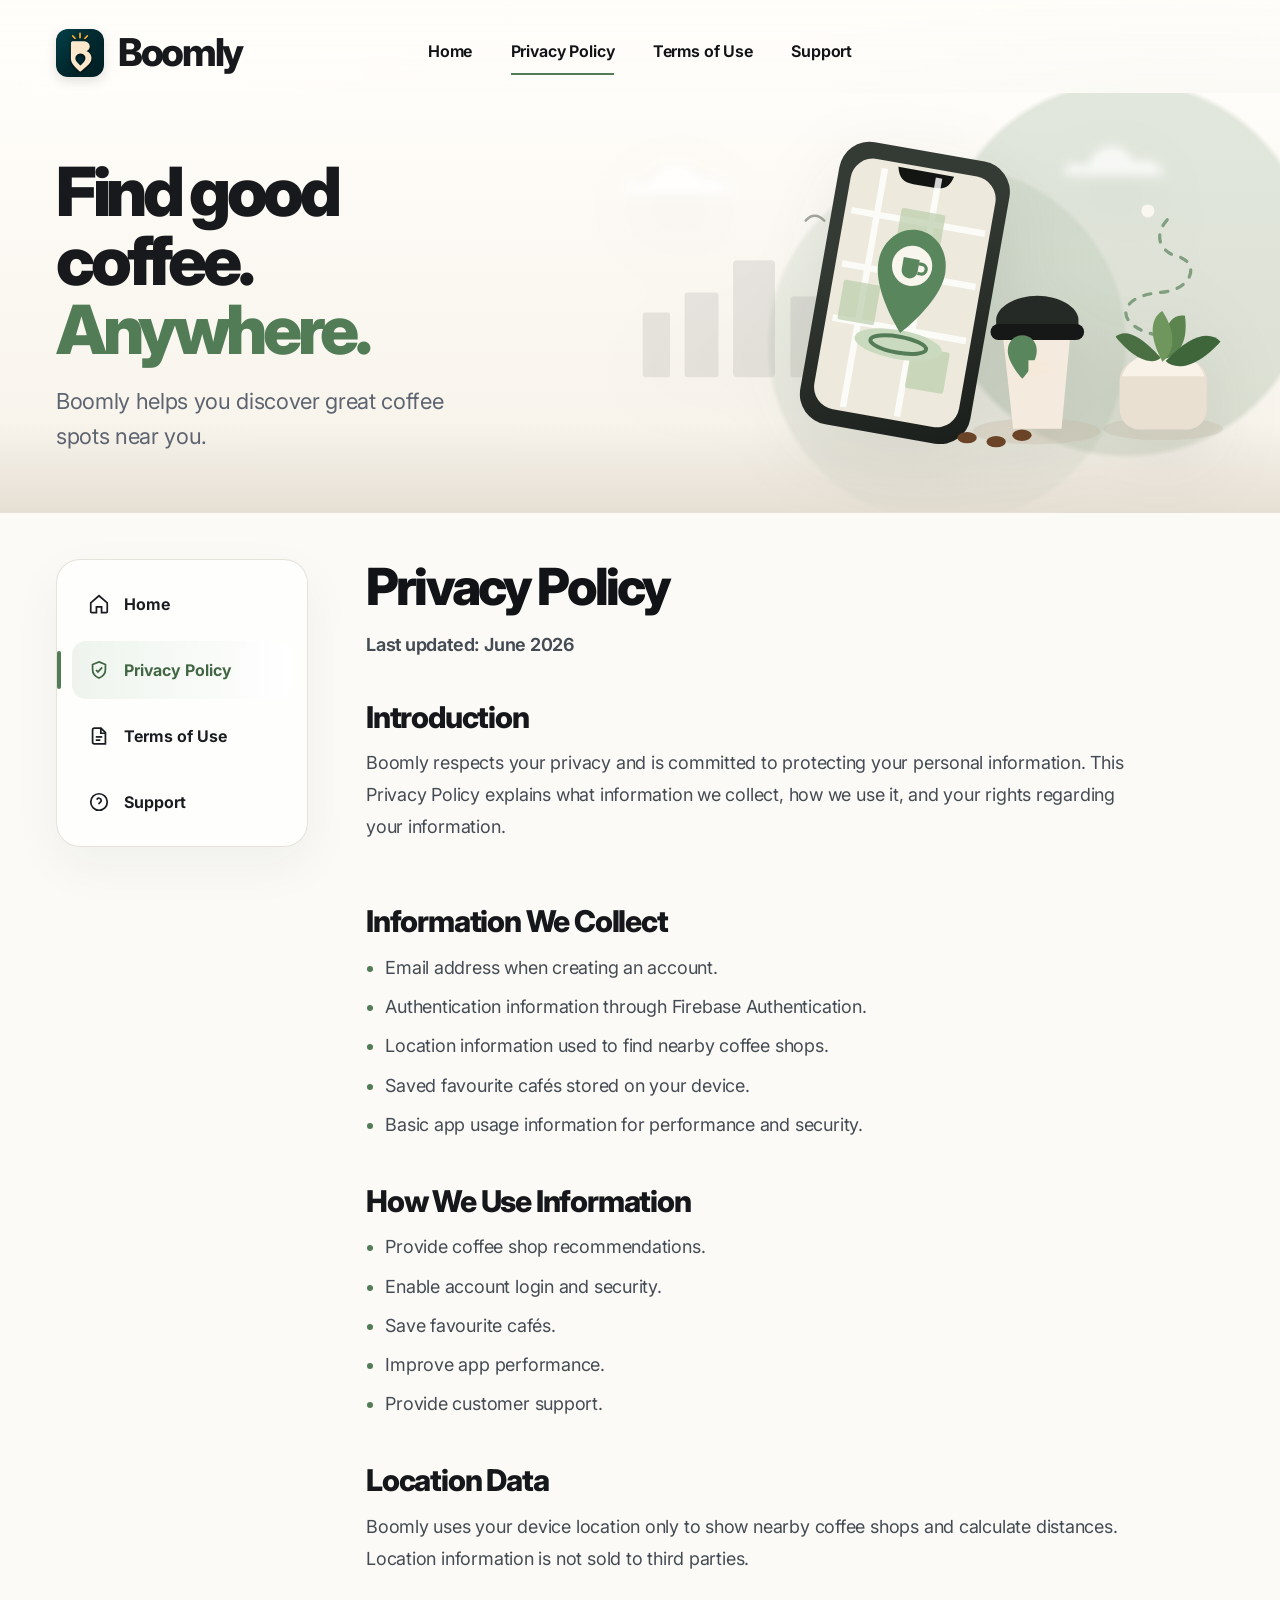
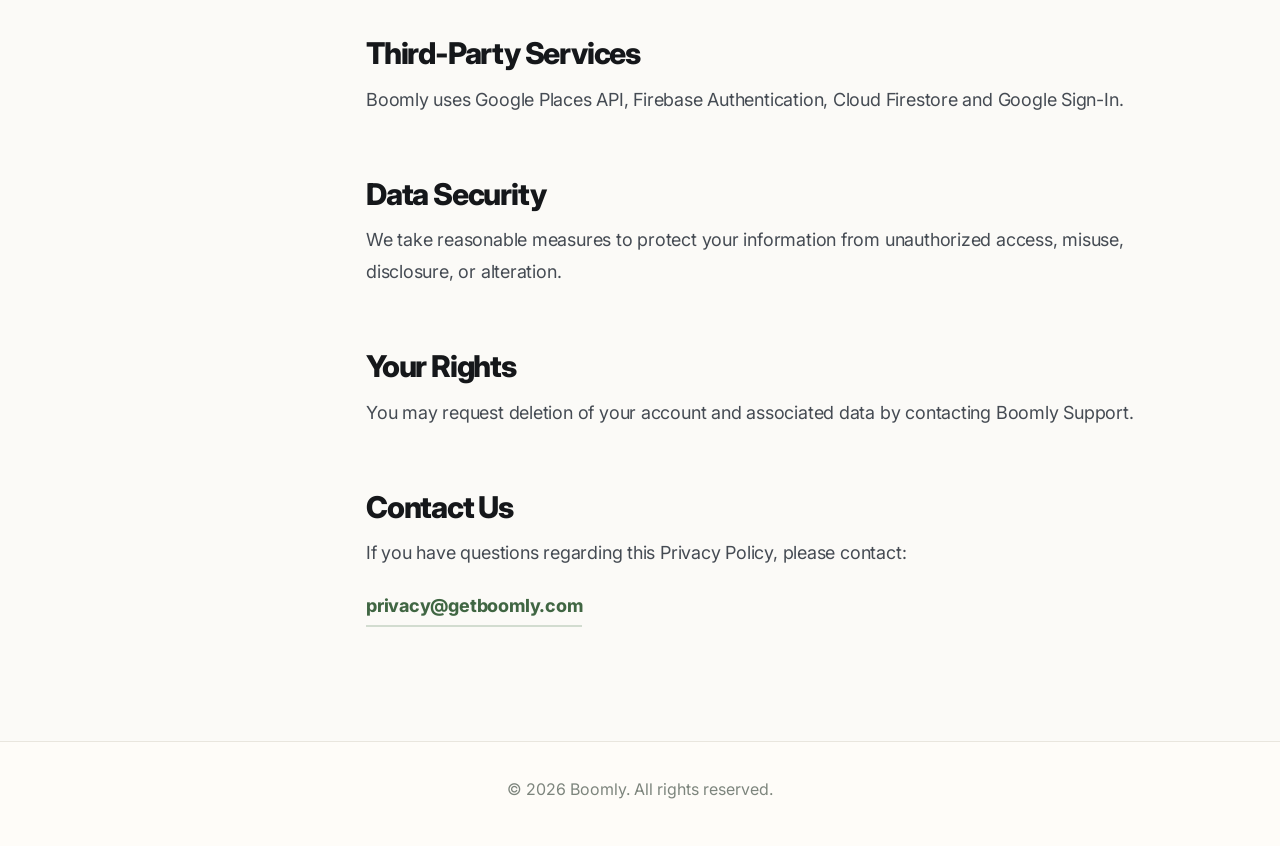
==== privacy.html @ a6bcde32 "Track email enquiry clicks" ====
<!doctype html>
<html lang="en">
  <head>
    <meta charset="UTF-8" />
    <meta name="viewport" content="width=device-width, initial-scale=1.0" />
    <title>Privacy Policy | Boomly</title>
    <meta
      name="description"
      content="Read Boomly's Privacy Policy to learn how we collect, use and protect your information while helping you discover great coffee shops."
    />
    <meta name="robots" content="index, follow" />
    <link rel="canonical" href="https://getboomly.com/privacy" />

    <meta property="og:type" content="website" />
    <meta property="og:url" content="https://getboomly.com/privacy" />
    <meta property="og:title" content="Boomly Privacy Policy" />
    <meta
      property="og:description"
      content="Learn how Boomly protects your privacy and manages your personal information."
    />
    <meta property="og:image" content="https://getboomly.com/images/app_icon_1024_2.jpeg" />
    <meta property="og:site_name" content="Boomly" />

    <meta name="twitter:card" content="summary_large_image" />
    <meta name="twitter:title" content="Boomly Privacy Policy" />
    <meta
      name="twitter:description"
      content="Learn how Boomly protects your privacy and manages your personal information."
    />
    <meta name="twitter:image" content="https://getboomly.com/images/app_icon_1024_2.jpeg" />
    <meta name="theme-color" content="#527c55" />
    <link rel="preconnect" href="https://fonts.googleapis.com" />
    <link rel="preconnect" href="https://fonts.gstatic.com" crossorigin />
    <link
      href="https://fonts.googleapis.com/css2?family=Inter:wght@400;500;600;700;800&display=swap"
      rel="stylesheet"
    />
    <link rel="stylesheet" href="styles.css" />
    <link rel="icon" type="image/x-icon" href="/images/favicon.ico" />
<link rel="icon" type="image/png" sizes="32x32" href="/images/favicon-32x32.png" />
<link rel="icon" type="image/png" sizes="16x16" href="/images/favicon-16x16.png" />
<link rel="apple-touch-icon" sizes="180x180" href="/images/apple-touch-icon.png" />
<link rel="manifest" href="/site.webmanifest" />
    <script type="application/ld+json">
    {
      "@context":"https://schema.org",
      "@type":"WebPage",
      "name":"Boomly Privacy Policy",
      "url":"https://getboomly.com/privacy",
      "description":"Boomly Privacy Policy explaining how user information is collected, used and protected.",
      "isPartOf":{
        "@type":"WebSite",
        "name":"Boomly",
        "url":"https://getboomly.com/"
      }
    }
    </script>
    <!-- Google tag (gtag.js) -->
      <script async src="https://www.googletagmanager.com/gtag/js?id=G-NNXGWR5R2P"></script>
      <script>
        window.dataLayer = window.dataLayer || [];
        function gtag(){dataLayer.push(arguments);}
        gtag('js', new Date());

        gtag('config', 'G-NNXGWR5R2P');
      </script>
  </head>
  <body>
    <div class="site-shell">
      <header class="site-header">
        <nav class="navbar">
          <a class="brand" href="/"
            ><img
              class="brand-logo"
              src="images/icon-192.png"
              alt="Boomly Logo"
            /><span class="brand-mark" style="display: none"
              ><svg
                viewBox="0 0 64 78"
                fill="none"
                xmlns="http://www.w3.org/2000/svg"
              >
                <path
                  d="M32 76C32 76 59 47.5 59 28.5C59 12.8 47.1 3 32 3C16.9 3 5 12.8 5 28.5C5 47.5 32 76 32 76Z"
                  fill="#111316"
                />
                <path
                  d="M32 62C32 62 49.5 42.7 49.5 29.6C49.5 18.5 42.2 11.8 32 11.8C21.8 11.8 14.5 18.5 14.5 29.6C14.5 42.7 32 62 32 62Z"
                  fill="#FBFAF7"
                />
                <path
                  d="M29.5 48.3C22.7 46.7 18.2 40.6 18.2 33.3C18.2 24.7 24.5 17.9 32.8 17.9C34.2 17.9 35.5 18.1 36.7 18.5C32.4 21.4 29.7 26.7 29.7 33C29.7 39.3 32.4 44.7 36.8 47.6C34.6 48.6 32.1 48.9 29.5 48.3Z"
                  fill="#111316"
                /></svg></span
            ><span>Boomly</span></a
          >
          <div class="nav-links">
            <a href="/" class="">Home</a
            ><a href="/privacy" class="active">Privacy Policy</a
            ><a href="/terms_of_use" class="">Terms of Use</a
            ><a href="/support" class="">Support</a>
          </div>
          <!--<a class="download-btn" href="#download" aria-label="Download Boomly"
            ><svg
              width="18"
              height="18"
              viewBox="0 0 24 24"
              fill="none"
              stroke="currentColor"
              stroke-width="2"
            >
              <path d="M12 3v12" />
              <path d="m7 10 5 5 5-5" />
              <path d="M5 20h14" /></svg
            >Download Boomly</a
          >-->
        </nav>
      </header>
      <section class="hero">
        <div class="hero-inner">
          <div class="hero-copy">
            <h1>Find good coffee.<span class="accent">Anywhere.</span></h1>
            <p>Boomly helps you discover great coffee spots near you.</p>
          </div>
          <div class="hero-art" aria-hidden="true">
            <svg
              viewBox="0 0 820 440"
              role="img"
              xmlns="http://www.w3.org/2000/svg"
            >
              <defs>
                <linearGradient
                  id="phone"
                  x1="240"
                  y1="35"
                  x2="450"
                  y2="390"
                  gradientUnits="userSpaceOnUse"
                >
                  <stop stop-color="#343A34" />
                  <stop offset="1" stop-color="#0F1210" />
                </linearGradient>
                <linearGradient
                  id="cup"
                  x1="535"
                  y1="225"
                  x2="645"
                  y2="385"
                  gradientUnits="userSpaceOnUse"
                >
                  <stop stop-color="#F4EADD" />
                  <stop offset="1" stop-color="#D8C4AC" />
                </linearGradient>
                <filter id="blur" x="-20%" y="-20%" width="140%" height="140%">
                  <feGaussianBlur stdDeviation="6" />
                </filter>
              </defs>
              <g class="cloud" fill="#FFFFFF" filter="url(#blur)">
                <path
                  d="M82 83h128c-6-20-25-24-40-18-11-30-57-24-62 9-15-12-35-4-26 9Z"
                />
                <path
                  d="M625 60h122c-7-20-26-22-38-16-10-30-52-25-59 6-16-11-34-2-25 10Z"
                />
              </g>
              <g opacity=".22" fill="#9D9C95">
                <rect x="100" y="230" width="34" height="80" rx="3" />
                <rect x="152" y="205" width="42" height="105" rx="4" />
                <rect x="212" y="165" width="52" height="145" rx="5" />
                <rect x="283" y="210" width="38" height="100" rx="4" />
                <rect x="335" y="190" width="44" height="120" rx="4" />
              </g>
              <path
                class="bird"
                d="M302 116c7-8 15-8 23 0M340 126c7-8 15-8 23 0"
                stroke="#7D8279"
                stroke-width="3"
                fill="none"
                stroke-linecap="round"
              />
              <path
                class="route"
                d="M750 115c-18 20-8 40 12 45 30 8 19 42-20 45-60 5-58 47 8 55"
                stroke="#5E845F"
                stroke-width="4"
                stroke-dasharray="9 12"
                fill="none"
                stroke-linecap="round"
              />
              <g transform="translate(270 22) rotate(10 120 180)">
                <rect
                  x="48"
                  y="0"
                  width="214"
                  height="355"
                  rx="38"
                  fill="url(#phone)"
                />
                <rect
                  x="64"
                  y="20"
                  width="182"
                  height="315"
                  rx="28"
                  fill="#EDE9DD"
                />
                <path
                  d="M120 25h70c-3 13-9 18-22 18h-26c-13 0-19-5-22-18Z"
                  fill="#121512"
                />
                <g stroke="#FFFFFF" stroke-width="8" opacity=".82">
                  <path
                    d="M72 88h168M72 155h168M72 223h168M104 30v300M172 30v300"
                  />
                </g>
                <g fill="#BFD0AF" opacity=".75">
                  <rect x="133" y="74" width="55" height="44" rx="3" />
                  <rect x="78" y="174" width="46" height="50" rx="3" />
                  <rect x="175" y="241" width="48" height="52" rx="3" />
                </g>
                <ellipse cx="158" cy="242" rx="55" ry="18" fill="#CADABF" />
                <ellipse
                  cx="158"
                  cy="242"
                  rx="35"
                  ry="10"
                  fill="none"
                  stroke="#547D57"
                  stroke-width="5"
                />
                <path
                  d="M158 227s42-45 42-82c0-27-19-47-42-47s-42 20-42 47c0 37 42 82 42 82Z"
                  fill="#5A865D"
                />
                <circle cx="158" cy="143" r="25" fill="#F8F5ED" />
                <path
                  d="M146 134h20v15a10 10 0 0 1-10 10 10 10 0 0 1-10-10v-15Z"
                  fill="#5A865D"
                />
                <path
                  d="M166 139h4a6 6 0 0 1 0 12h-4"
                  fill="none"
                  stroke="#5A865D"
                  stroke-width="4"
                />
              </g>
              <g transform="translate(525 198)">
                <ellipse
                  cx="63"
                  cy="179"
                  rx="79"
                  ry="16"
                  fill="#C5B7A4"
                  opacity=".35"
                />
                <path d="M20 48h86l-12 128H34L20 48Z" fill="url(#cup)" />
                <path
                  d="M13 41c0-16 24-30 51-30s51 14 51 30v16H13V41Z"
                  fill="#252A26"
                />
                <rect
                  x="6"
                  y="46"
                  width="116"
                  height="20"
                  rx="10"
                  fill="#151817"
                />
                <path
                  d="M49 116s29-31 29-56c0-18-12-31-29-31S20 42 20 60c0 25 29 56 29 56Z"
                  transform="translate(15 42) scale(.62)"
                  fill="#5A865D"
                />
                <path
                  d="M52 91h17v13a8 8 0 0 1-8 8 8 8 0 0 1-8-8V91Z"
                  fill="#F5E9DA"
                />
                <path
                  d="M69 95h4a5 5 0 0 1 0 10h-4"
                  fill="none"
                  stroke="#F5E9DA"
                  stroke-width="3"
                />
              </g>
              <g transform="translate(670 196)">
                <ellipse
                  cx="75"
                  cy="178"
                  rx="74"
                  ry="14"
                  fill="#C5B7A4"
                  opacity=".32"
                />
                <rect
                  x="21"
                  y="93"
                  width="108"
                  height="86"
                  rx="25"
                  fill="#E9E0D2"
                />
                <path d="M24 113c6-20 25-30 51-30s45 10 51 30" fill="#F8F2E8" />
                <path
                  d="M72 90C45 60 27 54 16 64c25 31 47 35 56 26Z"
                  fill="#496F43"
                />
                <path
                  d="M75 92C72 52 86 34 102 38c5 38-12 51-27 54Z"
                  fill="#5B844E"
                />
                <path
                  d="M78 94c31-33 55-38 68-24-32 35-57 35-68 24Z"
                  fill="#3F663A"
                />
                <path
                  d="M74 95c-18-34-14-55 0-63 19 30 14 51 0 63Z"
                  fill="#6E965D"
                />
              </g>
              <g fill="#6B4428">
                <ellipse cx="502" cy="385" rx="12" ry="7" />
                <ellipse cx="538" cy="390" rx="12" ry="7" />
                <ellipse cx="570" cy="382" rx="12" ry="7" />
              </g>
              <path
                d="M744 64s27-7 35 16c8 23-25 47-35 59-10-12-43-36-35-59 8-23 35-16 35-16Z"
                fill="#527C55"
                transform="scale(.42) translate(1280 90)"
              />
              <circle cx="726" cy="104" r="8" fill="#F9F7EF" />
            </svg>
          </div>
        </div>
      </section>
      <main class="page-wrap">
        <div class="content-layout">
          <aside class="side-nav" aria-label="Page navigation">
            <a href="/" class=""
              ><svg viewBox="0 0 24 24" fill="none" stroke="currentColor">
                <path
                  d="M3 10.8 12 3l9 7.8v9.7a1 1 0 0 1-1 1h-5.2v-6.3H9.2v6.3H4a1 1 0 0 1-1-1v-9.7Z"
                /></svg
              ><span>Home</span></a
            ><a href="/privacy" class="active"
              ><svg viewBox="0 0 24 24" fill="none" stroke="currentColor">
                <path
                  d="M12 3.2 19 6v5.4c0 4.4-2.8 7.6-7 9.4-4.2-1.8-7-5-7-9.4V6l7-2.8Z"
                />
                <path d="m8.7 12 2.1 2.1 4.7-5" /></svg
              ><span>Privacy Policy</span></a
            ><a href="/terms_of_use" class=""
              ><svg viewBox="0 0 24 24" fill="none" stroke="currentColor">
                <path
                  d="M7 3.5h7.2L19 8.4v12.1H7a2 2 0 0 1-2-2v-13a2 2 0 0 1 2-2Z"
                />
                <path d="M14 3.7V9h5" />
                <path d="M8.5 13h7" />
                <path d="M8.5 16.5h5" /></svg
              ><span>Terms of Use</span></a
            ><a href="/support" class=""
              ><svg viewBox="0 0 24 24" fill="none" stroke="currentColor">
                <path d="M12 21a9 9 0 1 0 0-18 9 9 0 0 0 0 18Z" />
                <path
                  d="M9.6 9.4a2.5 2.5 0 0 1 4.8.9c0 1.7-1.6 2.3-2.2 3.1-.3.4-.3.7-.3 1.1"
                />
                <path d="M12 17.4h.01" /></svg
              ><span>Support</span></a
            >
          </aside>
          <article class="content-card">
            <h1>Privacy Policy</h1>
            <p class="last-updated">Last updated: June 2026</p>
            <section>
              <h2>Introduction</h2>
              <p>
                Boomly respects your privacy and is committed to protecting your
                personal information. This Privacy Policy explains what
                information we collect, how we use it, and your rights regarding
                your information.
              </p>
            </section>
            <section>
              <h2>Information We Collect</h2>
              <ul>
                <li>Email address when creating an account.</li>
                <li>
                  Authentication information through Firebase Authentication.
                </li>
                <li>Location information used to find nearby coffee shops.</li>
                <li>Saved favourite cafés stored on your device.</li>
                <li>
                  Basic app usage information for performance and security.
                </li>
              </ul>
            </section>
            <section>
              <h2>How We Use Information</h2>
              <ul>
                <li>Provide coffee shop recommendations.</li>
                <li>Enable account login and security.</li>
                <li>Save favourite cafés.</li>
                <li>Improve app performance.</li>
                <li>Provide customer support.</li>
              </ul>
            </section>
            <section>
              <h2>Location Data</h2>
              <p>
                Boomly uses your device location only to show nearby coffee
                shops and calculate distances. Location information is not sold
                to third parties.
              </p>
            </section>
            <section>
              <h2>Third-Party Services</h2>
              <p>
                Boomly uses Google Places API, Firebase Authentication, Cloud
                Firestore and Google Sign-In.
              </p>
            </section>
            <section>
              <h2>Data Security</h2>
              <p>
                We take reasonable measures to protect your information from
                unauthorized access, misuse, disclosure, or alteration.
              </p>
            </section>
            <section>
              <h2>Your Rights</h2>
              <p>
                You may request deletion of your account and associated data by
                contacting Boomly Support.
              </p>
            </section>
            <section>
              <h2>Contact Us</h2>
              <p>
                If you have questions regarding this Privacy Policy, please
                contact:
              </p>
              <p>
                <a
                  class="email-link"
                  href="mailto:privacy@getboomly.com"
                  onclick="gtag('event', 'privacy_email_click', {
                    event_category: 'Privacy',
                    event_label: 'Privacy Policy'
                  });"
                >
                  privacy@getboomly.com
                </a>
              </p>
            </section>
          </article>
        </div>
      </main>
      <footer class="footer">© 2026 Boomly. All rights reserved.</footer>
    </div>
  </body>
</html>
---- styles.css ----
:root {
  --background: #fbfaf7;
  --background-soft: #f4f1ea;
  --surface: #ffffff;
  --surface-glass: rgba(255, 255, 255, 0.72);
  --text: #17191c;
  --muted: #5d6470;
  --muted-soft: #7d857d;
  --green: #527c55;
  --green-dark: #406643;
  --green-soft: #eef4ed;
  --border: #e9e6dd;
  --shadow-soft: 0 20px 60px rgba(22, 27, 25, 0.08);
  --shadow-card: 0 24px 70px rgba(22, 27, 25, 0.06);
  --radius-lg: 28px;
  --radius-md: 18px;
  --max-width: 1240px;
}

* {
  box-sizing: border-box;
}

html {
  scroll-behavior: smooth;
}

body {
  margin: 0;
  font-family: Inter, ui-sans-serif, system-ui, -apple-system, BlinkMacSystemFont, "Segoe UI", sans-serif;
  color: var(--text);
  background: var(--background);
  line-height: 1.7;
  -webkit-font-smoothing: antialiased;
  text-rendering: optimizeLegibility;
}

body::before {
  content: "";
  position: fixed;
  inset: 0;
  pointer-events: none;
  background:
    radial-gradient(circle at 12% 8%, rgba(255, 255, 255, 0.92), transparent 24%),
    radial-gradient(circle at 92% 12%, rgba(82, 124, 85, 0.08), transparent 28%);
  z-index: -1;
}

a {
  color: inherit;
  text-decoration: none;
}

ul {
  margin: 0;
  padding-left: 1.2rem;
}

li + li {
  margin-top: 0.45rem;
}

li::marker {
  color: var(--green);
}

img,
svg {
  max-width: 100%;
}

.site-shell {
  min-height: 100vh;
}

.site-header {
  position: relative;
  z-index: 10;
  background: linear-gradient(180deg, rgba(255, 253, 249, 0.94), rgba(255, 253, 249, 0.72));
  backdrop-filter: blur(20px);
}

.navbar {
  max-width: var(--max-width);
  margin: 0 auto;
  padding: 28px 36px 16px;
  display: grid;
  grid-template-columns: 1fr auto 1fr;
  align-items: center;
  gap: 28px;
}

.brand {
  justify-self: start;
  display: inline-flex;
  align-items: center;
  gap: 14px;
  font-size: clamp(30px, 3vw, 42px);
  line-height: 1;
  font-weight: 800;
  letter-spacing: -0.06em;
}

.brand-mark {
  width: 44px;
  height: 54px;
  display: inline-grid;
  place-items: center;
}

.brand-mark svg {
  width: 100%;
  height: 100%;
  display: block;
}

.nav-links {
  justify-self: center;
  display: inline-flex;
  align-items: center;
  gap: clamp(22px, 3vw, 44px);
}

.nav-links a {
  position: relative;
  padding: 10px 0 12px;
  color: #111316;
  font-size: 16px;
  font-weight: 650;
  letter-spacing: -0.01em;
}

.nav-links a::after {
  content: "";
  position: absolute;
  left: 0;
  right: 0;
  bottom: 2px;
  height: 2px;
  background: var(--green);
  transform: scaleX(0);
  transform-origin: center;
  transition: transform 0.2s ease;
}

.nav-links a:hover::after,
.nav-links a.active::after {
  transform: scaleX(1);
}

.download-btn {
  justify-self: end;
  display: inline-flex;
  align-items: center;
  justify-content: center;
  gap: 10px;
  min-height: 52px;
  padding: 0 24px;
  border-radius: 12px;
  background: linear-gradient(180deg, #5e8a61, var(--green));
  color: #ffffff;
  font-weight: 760;
  box-shadow: 0 14px 28px rgba(82, 124, 85, 0.24);
  transition: transform 0.2s ease, box-shadow 0.2s ease, background 0.2s ease;
}

.download-btn:hover {
  transform: translateY(-1px);
  background: linear-gradient(180deg, #557f58, var(--green-dark));
  box-shadow: 0 18px 34px rgba(82, 124, 85, 0.28);
}

.hero {
  position: relative;
  overflow: hidden;
  min-height: 360px;
  background:
    radial-gradient(circle at 88% 42%, rgba(82, 124, 85, 0.17) 0 16%, transparent 16.5%),
    radial-gradient(circle at 74% 60%, rgba(82, 124, 85, 0.09) 0 18%, transparent 18.5%),
    linear-gradient(180deg, #fffdf9 0%, #f6f2e9 100%);
  border-bottom: 1px solid rgba(226, 221, 211, 0.85);
}

.hero::before {
  content: "";
  position: absolute;
  left: 0;
  right: 0;
  bottom: 0;
  height: 90px;
  background: linear-gradient(180deg, rgba(236, 231, 220, 0), rgba(226, 219, 207, 0.8));
}

.hero-inner {
  max-width: var(--max-width);
  margin: 0 auto;
  padding: 34px 36px 30px;
  display: grid;
  grid-template-columns: 0.92fr 1.3fr;
  align-items: center;
  gap: 38px;
  min-height: inherit;
}

.hero-copy {
  position: relative;
  z-index: 2;
}

.hero-copy h1 {
  margin: 0 0 20px;
  max-width: 540px;
  font-size: clamp(44px, 5.3vw, 70px);
  line-height: 1.02;
  letter-spacing: -0.065em;
  font-weight: 850;
}

.hero-copy .accent {
  display: block;
  color: var(--green);
}

.hero-copy p {
  margin: 0;
  max-width: 430px;
  color: var(--muted);
  font-size: clamp(18px, 2vw, 22px);
  line-height: 1.55;
  letter-spacing: -0.015em;
}

.hero-art {
  position: relative;
  z-index: 1;
  min-height: 285px;
}

.hero-art svg {
  width: 100%;
  height: auto;
  display: block;
  filter: drop-shadow(0 25px 38px rgba(30, 35, 32, 0.09));
}

.cloud,
.bird,
.route {
  opacity: 0.72;
}

.page-wrap {
  max-width: var(--max-width);
  margin: 0 auto;
  padding: 46px 36px 92px;
}

.content-layout {
  display: grid;
  grid-template-columns: 252px minmax(0, 1fr);
  gap: 58px;
  align-items: start;
}

.side-nav {
  position: sticky;
  top: 28px;
  padding: 15px;
  border: 1px solid rgba(226, 223, 214, 0.88);
  border-radius: 24px;
  background: var(--surface-glass);
  backdrop-filter: blur(18px);
  box-shadow: 0 18px 50px rgba(26, 30, 27, 0.05);
}

.side-nav a {
  position: relative;
  min-height: 58px;
  display: flex;
  align-items: center;
  gap: 14px;
  padding: 13px 16px;
  border-radius: 14px;
  color: #1a1d20;
  font-weight: 680;
  transition: background 0.2s ease, color 0.2s ease;
}

.side-nav a + a {
  margin-top: 8px;
}

.side-nav a.active,
.side-nav a:hover {
  background: linear-gradient(90deg, var(--green-soft), rgba(255, 255, 255, 0.74));
  color: var(--green-dark);
}

.side-nav a.active::before {
  content: "";
  position: absolute;
  left: -15px;
  top: 10px;
  bottom: 10px;
  width: 4px;
  border-radius: 999px;
  background: var(--green);
}

.side-nav svg {
  width: 22px;
  height: 22px;
  flex: 0 0 auto;
  stroke-width: 1.9;
}

.content-card {
  max-width: 780px;
  background: transparent;
  border-radius: var(--radius-lg);
}

.content-card.home-card {
  max-width: 850px;
}

.eyebrow,
.last-updated {
  margin: 0 0 20px;
  color: var(--green);
  font-size: 16px;
  font-weight: 650;
  letter-spacing: -0.01em;
}

.content-card h1 {
  margin: 0 0 14px;
  color: #111316;
  font-size: clamp(36px, 4vw, 52px);
  line-height: 1.08;
  letter-spacing: -0.055em;
  font-weight: 830;
}

.content-card h2 {
  margin: 38px 0 12px;
  color: #15171a;
  font-size: clamp(24px, 2.4vw, 30px);
  line-height: 1.22;
  letter-spacing: -0.04em;
  font-weight: 800;
}

.content-card h3 {
  margin: 26px 0 8px;
  font-size: 19px;
  letter-spacing: -0.02em;
}

.content-card p,
.content-card li {
  color: #454b53;
  font-size: 18px;
  line-height: 1.78;
  letter-spacing: -0.012em;
}

.content-card p {
  margin: 0 0 18px;
}

.content-card section,
.info-panel {
  padding: 0 0 4px;
}

.info-grid {
  display: grid;
  grid-template-columns: repeat(2, minmax(0, 1fr));
  gap: 24px;
  margin-top: 34px;
}

.info-tile {
  position: relative;
  min-height: 168px;
  padding: 28px;
  border: 1px solid rgba(226, 223, 214, 0.9);
  border-radius: 24px;
  background: rgba(255, 255, 255, 0.82);
  box-shadow: 0 14px 36px rgba(26, 30, 27, 0.045);
  transition: transform 0.2s ease, box-shadow 0.2s ease;
}

.info-tile:hover {
  transform: translateY(-3px);
  box-shadow: 0 18px 42px rgba(26, 30, 27, 0.07);
}

.feature-icon {
  width: 42px;
  height: 42px;
  margin-bottom: 16px;
  display: grid;
  place-items: center;
  border-radius: 14px;
  background: var(--green-soft);
  color: var(--green-dark);
  font-size: 21px;
}

.info-tile h2 {
  margin: 0 0 8px;
  font-size: 22px;
  line-height: 1.2;
}

.info-tile p {
  margin: 0;
  font-size: 16.5px;
  line-height: 1.65;
  color: var(--muted);
}

.inline-actions {
  display: flex;
  flex-wrap: wrap;
  gap: 12px;
  margin-top: 22px;
}

.secondary-link,
.button {
  display: inline-flex;
  align-items: center;
  justify-content: center;
  min-height: 48px;
  padding: 0 18px;
  border-radius: 13px;
  font-weight: 720;
}

.button {
  background: var(--green);
  color: #ffffff;
  box-shadow: 0 14px 28px rgba(82, 124, 85, 0.2);
}

.secondary-link {
  background: var(--green-soft);
  color: var(--green-dark);
}

.email-link {
  display: inline-flex;
  padding: 3px 0;
  color: var(--green-dark);
  font-weight: 750;
  border-bottom: 2px solid rgba(82, 124, 85, 0.24);
}

.footer {
  padding: 34px 36px 42px;
  text-align: center;
  color: var(--muted-soft);
  border-top: 1px solid rgba(226, 223, 214, 0.75);
  background: rgba(255, 253, 249, 0.76);
}

@media (max-width: 980px) {
  .navbar {
    grid-template-columns: 1fr;
    justify-items: start;
    padding-inline: 24px;
  }

  .nav-links {
    justify-self: start;
    flex-wrap: wrap;
    gap: 22px;
  }

  .download-btn {
    justify-self: start;
  }

  .hero-inner {
    grid-template-columns: 1fr;
    padding: 38px 24px 26px;
  }

  .hero-art {
    min-height: auto;
    max-height: 300px;
    opacity: 0.92;
    overflow: hidden;
  }

  .content-layout {
    grid-template-columns: 1fr;
    gap: 32px;
  }

  .side-nav {
    position: static;
    display: grid;
    grid-template-columns: repeat(2, minmax(0, 1fr));
  }

  .side-nav a.active::before {
    display: none;
  }

  .content-card {
    max-width: none;
  }
}

@media (max-width: 620px) {
  .brand {
    font-size: 32px;
  }

  .brand-mark {
    width: 38px;
    height: 47px;
  }

  .nav-links {
    gap: 16px;
  }

  .nav-links a {
    font-size: 15px;
  }

  .hero {
    min-height: auto;
  }

  .hero-inner {
    padding: 32px 20px 24px;
  }

  .hero-copy h1 {
    font-size: 45px;
  }

  .hero-copy p {
    font-size: 18px;
  }

  .page-wrap {
    padding: 34px 20px 68px;
  }

  .side-nav {
    grid-template-columns: 1fr;
  }

  .info-grid {
    grid-template-columns: 1fr;
  }

  .content-card h1 {
    font-size: 36px;
  }

  .content-card p,
  .content-card li {
    font-size: 16.5px;
  }
}


.brand-logo{
width:48px;
height:48px;
border-radius:12px;
object-fit:cover;
box-shadow:0 4px 12px rgba(0,0,0,.12);
}
.brand-mark{display:none!important;}

.no-wrap {
  white-space: nowrap;
}

.partner-section {
  margin-top: 56px;
}

.partner-card {
  display: flex;
  align-items: center;
  justify-content: space-between;
  gap: 32px;
  padding: 36px;
  border: 1px solid rgba(226, 223, 214, 0.9);
  border-radius: 28px;
  background: linear-gradient(135deg, #ffffff, #f4f8f1);
  box-shadow: 0 18px 48px rgba(26, 30, 27, 0.055);
}

.partner-card h2 {
  margin: 0 0 12px;
  font-size: clamp(28px, 3vw, 38px);
  line-height: 1.1;
  letter-spacing: -0.045em;
}

.partner-card p {
  margin: 0;
  max-width: 600px;
  color: var(--muted);
  font-size: 17px;
  line-height: 1.7;
}

.partner-link {
  flex: 0 0 auto;
  display: inline-flex;
  align-items: center;
  justify-content: center;
  min-height: 52px;
  padding: 0 22px;
  border-radius: 14px;
  background: var(--green);
  color: #ffffff;
  font-weight: 760;
  box-shadow: 0 14px 28px rgba(82, 124, 85, 0.22);
}

.partner-link:hover {
  background: var(--green-dark);
}

@media (max-width: 760px) {
  .partner-card {
    flex-direction: column;
    align-items: flex-start;
    padding: 28px;
  }

  .partner-link {
    width: 100%;
  }
}
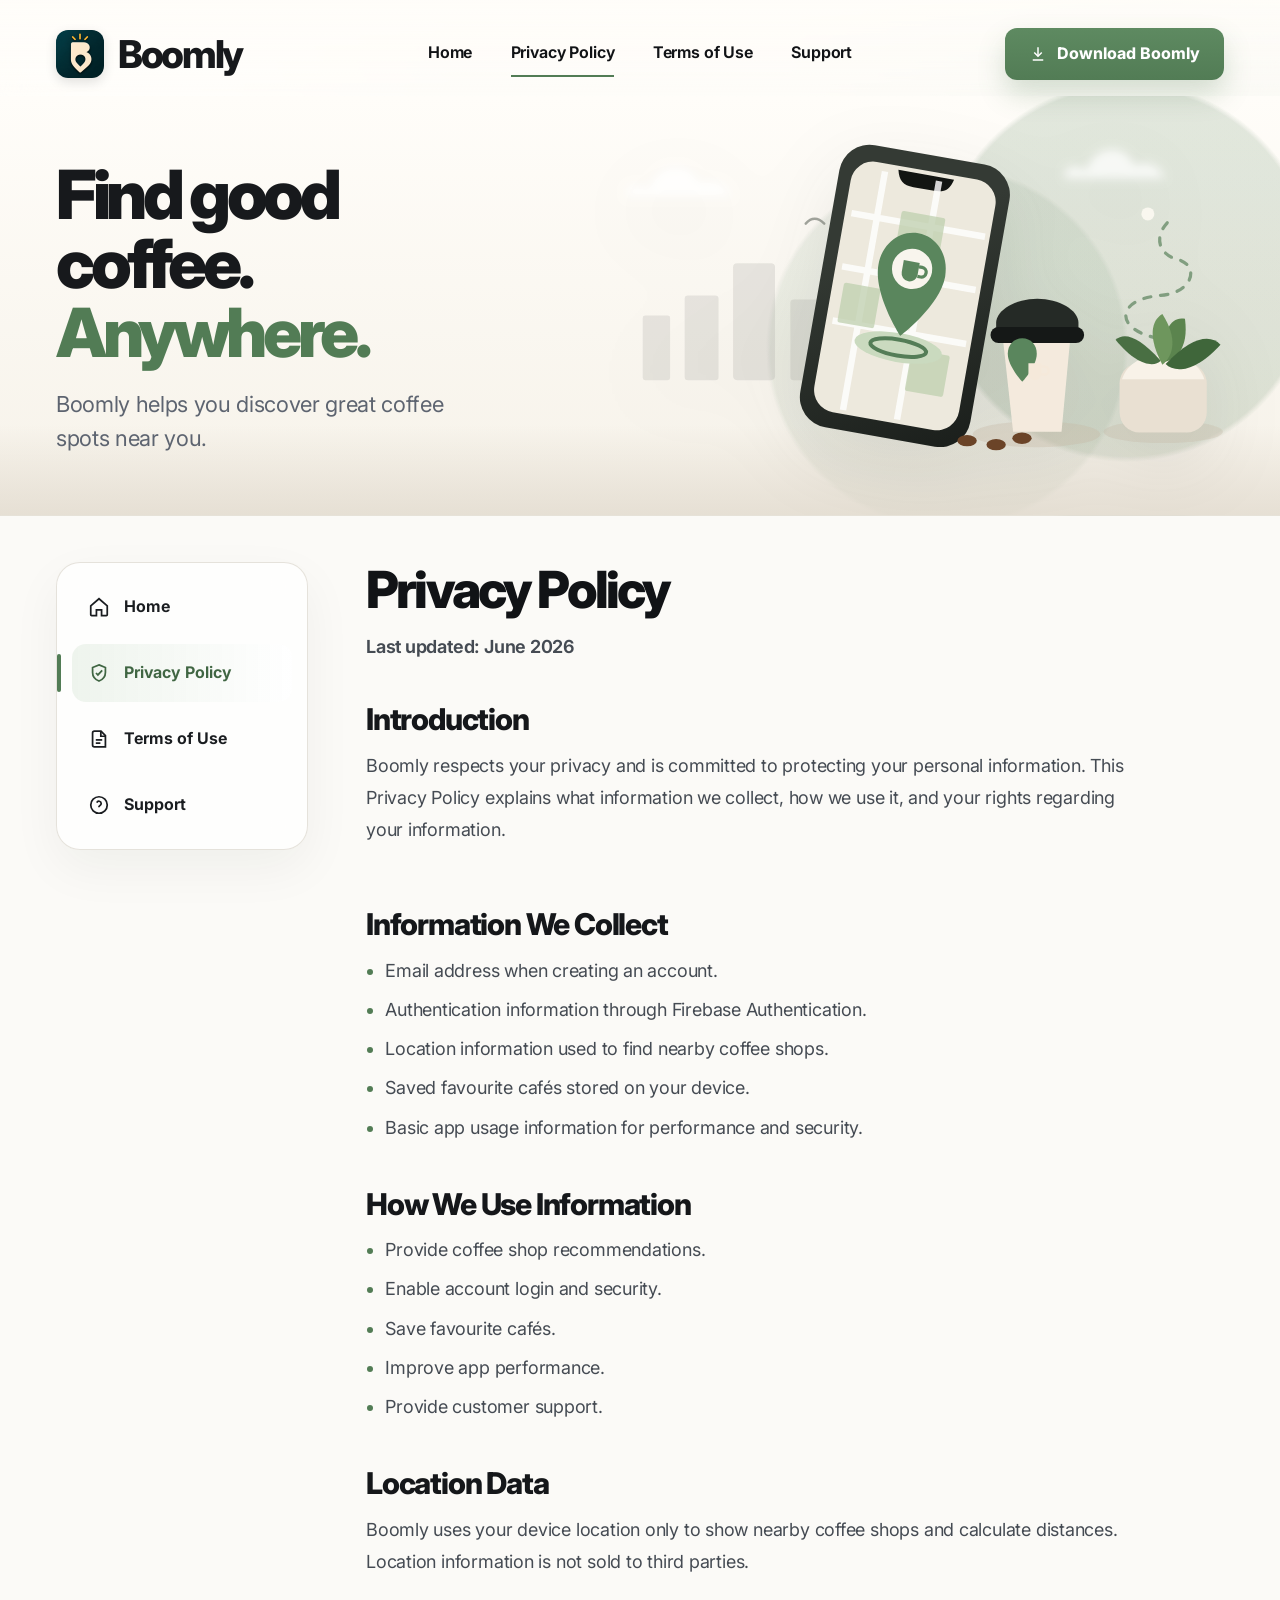
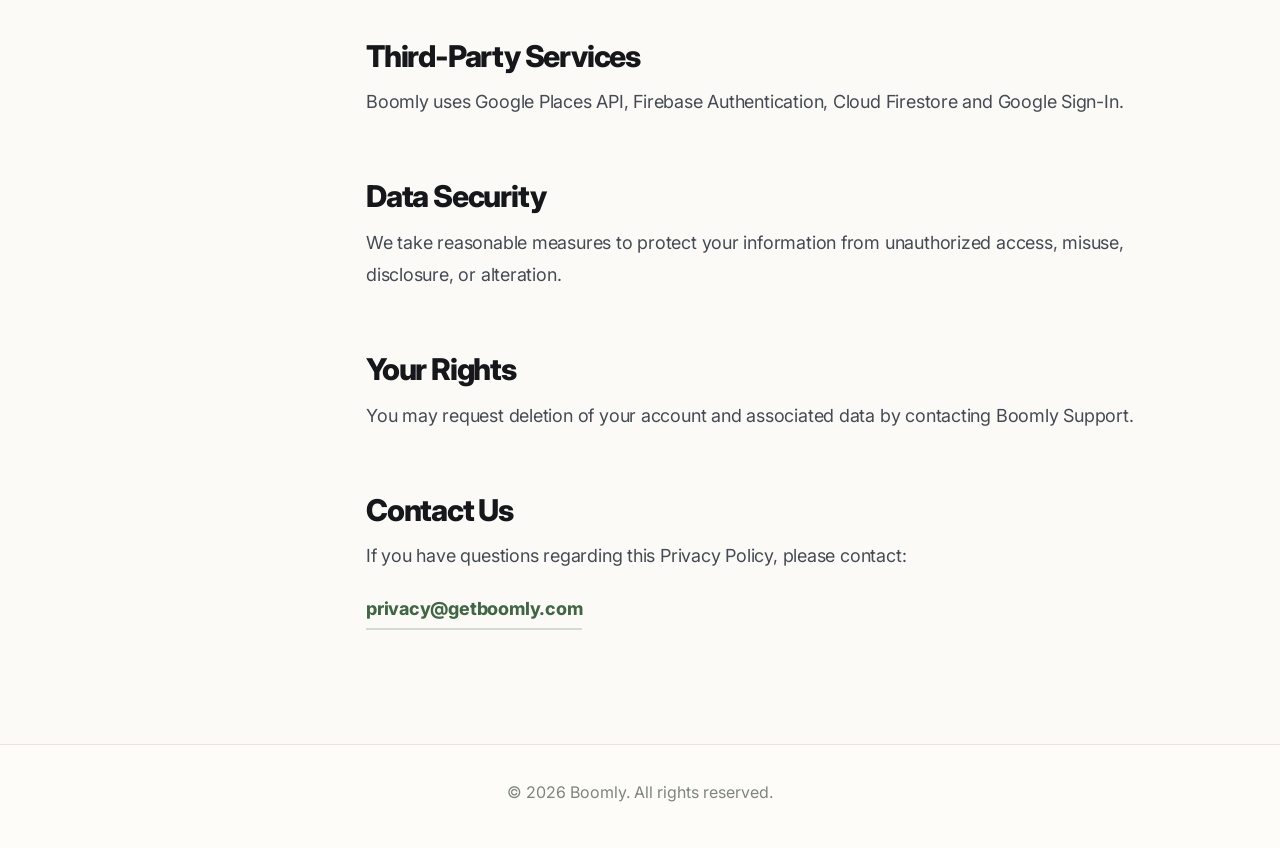
==== commit 4e30c81a: "Add smart app download flow" ====
--- a/privacy.html
+++ b/privacy.html
@@ -100,8 +100,13 @@
             ><a href="/terms_of_use" class="">Terms of Use</a
             ><a href="/support" class="">Support</a>
           </div>
-          <!--<a class="download-btn" href="#download" aria-label="Download Boomly"
-            ><svg
+          <a
+            class="download-btn"
+            href="#"
+            id="downloadBoomlyBtn"
+            aria-label="Download Boomly"
+          >
+            <svg
               width="18"
               height="18"
               viewBox="0 0 24 24"
@@ -111,9 +116,10 @@
             >
               <path d="M12 3v12" />
               <path d="m7 10 5 5 5-5" />
-              <path d="M5 20h14" /></svg
-            >Download Boomly</a
-          >-->
+              <path d="M5 20h14" />
+            </svg>
+            Download Boomly
+          </a>
         </nav>
       </header>
       <section class="hero">
@@ -454,7 +460,35 @@
           </article>
         </div>
       </main>
+      <div class="store-modal" id="storeModal" aria-hidden="true">
+        <div class="store-modal-card">
+          <button class="store-modal-close" id="closeStoreModal">×</button>
+
+          <h2>Download Boomly</h2>
+          <p>Choose your app store.</p>
+
+          <div class="store-actions">
+            <a
+              class="store-btn"
+              href="YOUR_GOOGLE_PLAY_LINK"
+              onclick="gtag('event', 'download_android_click');"
+            >
+              Get it on Google Play
+            </a>
+
+            <a
+              class="store-btn"
+              href="YOUR_APP_STORE_LINK"
+              onclick="gtag('event', 'download_ios_click');"
+            >
+              Download on the App Store
+            </a>
+          </div>
+        </div>
+      </div>
+
       <footer class="footer">© 2026 Boomly. All rights reserved.</footer>
     </div>
+    <script src="/script.js"></script>
   </body>
 </html>
--- a/styles.css
+++ b/styles.css
@@ -645,4 +645,72 @@
   .partner-link {
     width: 100%;
   }
+}
+
+.store-modal {
+  position: fixed;
+  inset: 0;
+  z-index: 100;
+  display: none;
+  align-items: center;
+  justify-content: center;
+  padding: 24px;
+  background: rgba(17, 19, 22, 0.46);
+  backdrop-filter: blur(10px);
+}
+
+.store-modal.open {
+  display: flex;
+}
+
+.store-modal-card {
+  position: relative;
+  width: min(100%, 420px);
+  padding: 34px;
+  border-radius: 28px;
+  background: #ffffff;
+  box-shadow: 0 30px 90px rgba(17, 19, 22, 0.22);
+  text-align: center;
+}
+
+.store-modal-card h2 {
+  margin: 0 0 10px;
+  font-size: 30px;
+  letter-spacing: -0.04em;
+}
+
+.store-modal-card p {
+  margin: 0 0 24px;
+  color: var(--muted);
+}
+
+.store-modal-close {
+  position: absolute;
+  top: 14px;
+  right: 16px;
+  border: 0;
+  background: transparent;
+  font-size: 30px;
+  cursor: pointer;
+}
+
+.store-actions {
+  display: grid;
+  gap: 12px;
+}
+
+.store-btn {
+  display: flex;
+  align-items: center;
+  justify-content: center;
+  min-height: 52px;
+  padding: 0 20px;
+  border-radius: 14px;
+  background: var(--green);
+  color: #ffffff;
+  font-weight: 760;
+}
+
+.store-btn:hover {
+  background: var(--green-dark);
 }
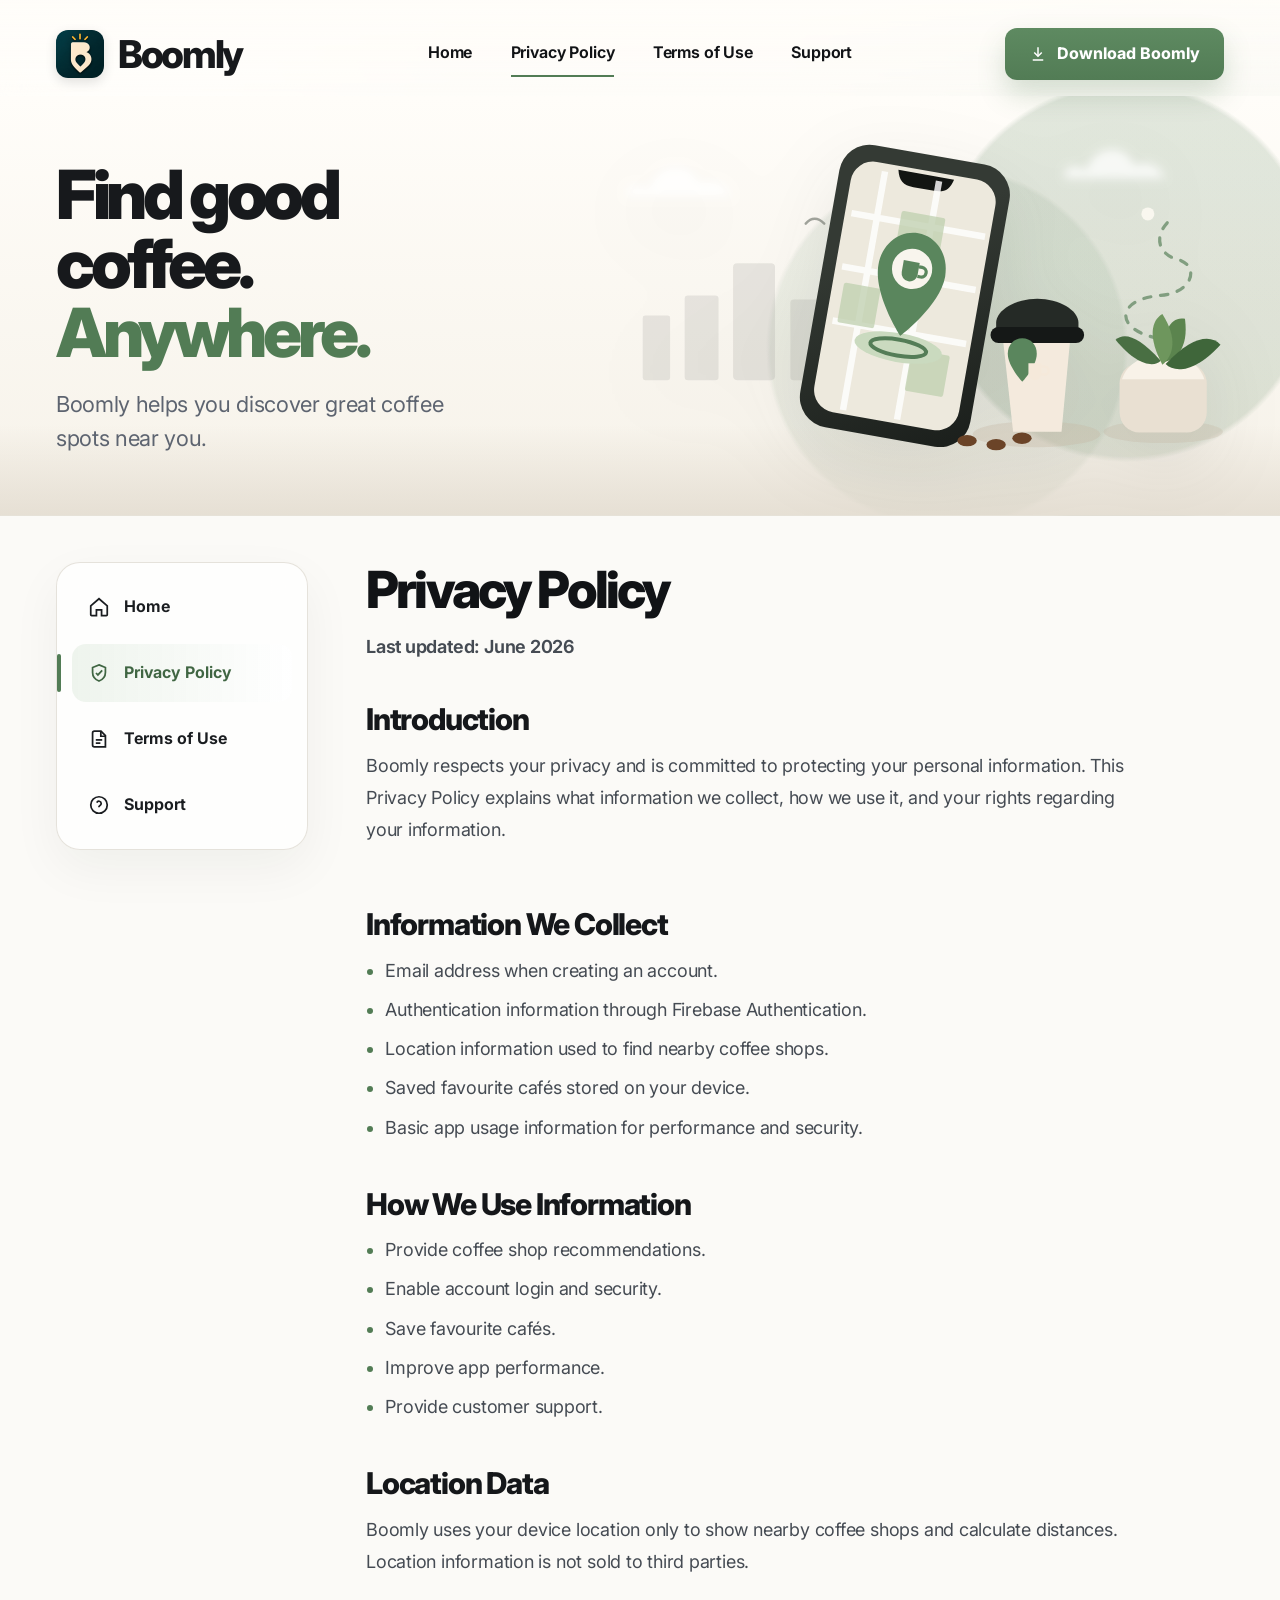
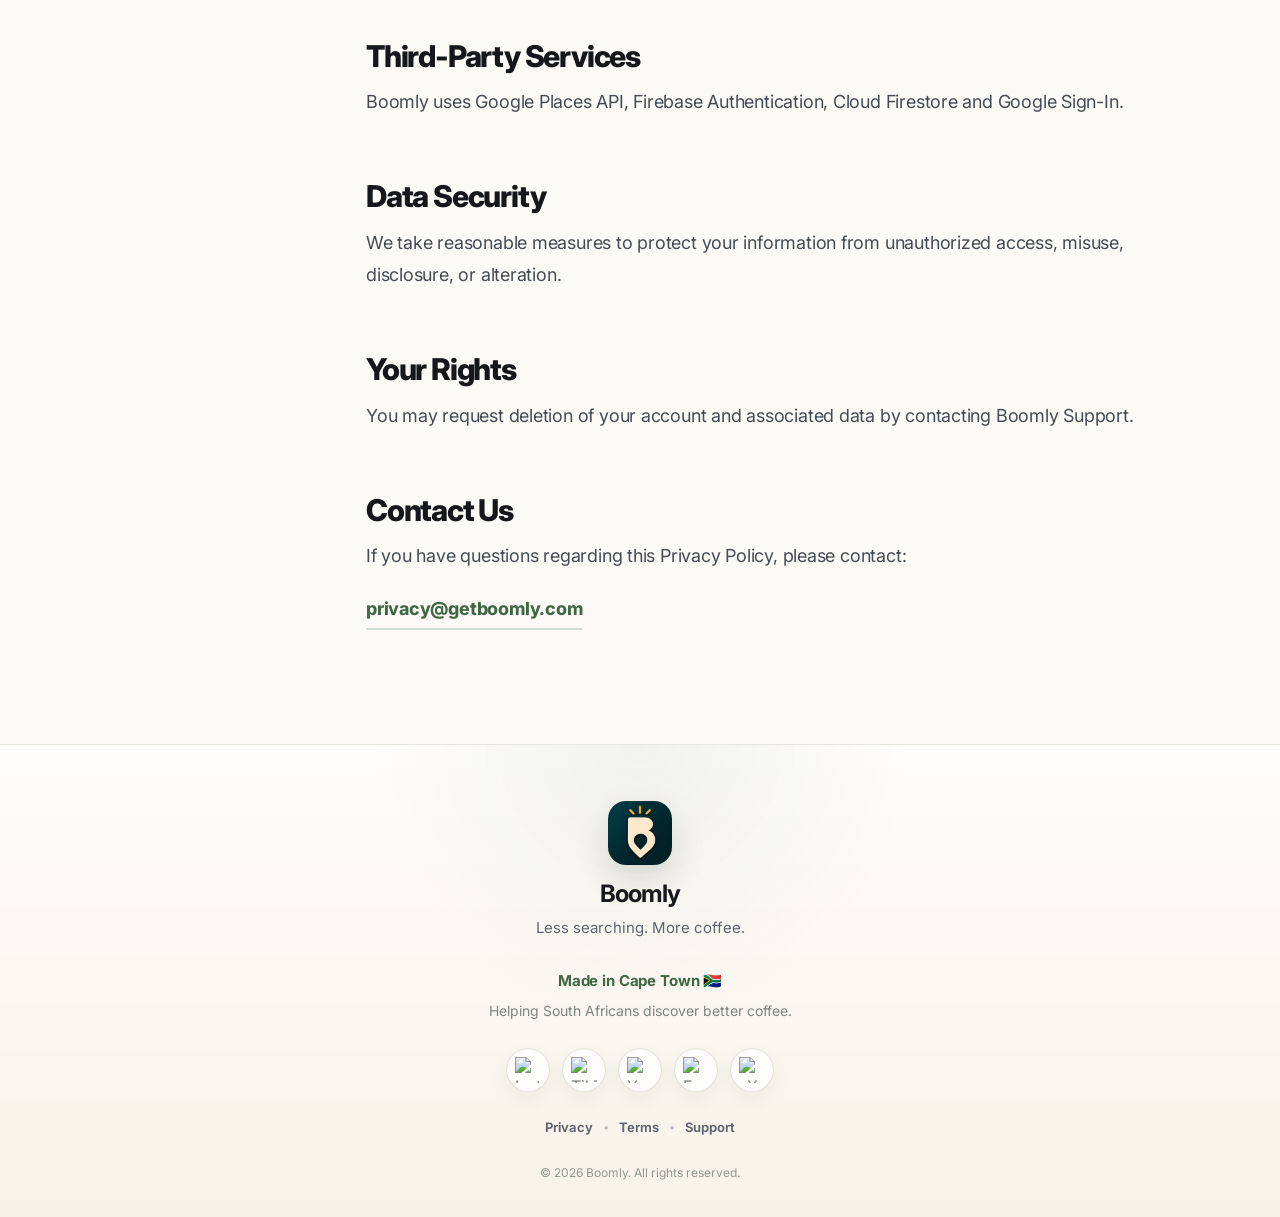
==== commit c99101fa: "Global footer and redesign" ====
--- a/privacy.html
+++ b/privacy.html
@@ -96,7 +96,7 @@
           >
           <div class="nav-links">
             <a href="/" class="">Home</a
-            ><a href="/privacy" class="active">Privacy Policy</a
+            ><a href="/privacy" class="">Privacy Policy</a
             ><a href="/terms_of_use" class="">Terms of Use</a
             ><a href="/support" class="">Support</a>
           </div>
@@ -470,7 +470,7 @@
           <div class="store-actions">
             <a
               class="store-btn"
-              href="YOUR_GOOGLE_PLAY_LINK"
+              href="https://play.google.com/store/apps/details?id=com.shukrie.boomlyapp"
               onclick="gtag('event', 'download_android_click');"
             >
               Get it on Google Play
@@ -487,7 +487,7 @@
         </div>
       </div>
 
-      <footer class="footer">© 2026 Boomly. All rights reserved.</footer>
+      <footer class="footer" id="globalFooter"></footer>
     </div>
     <script src="/script.js"></script>
   </body>
--- a/styles.css
+++ b/styles.css
@@ -460,11 +460,135 @@
 }
 
 .footer {
-  padding: 34px 36px 42px;
+  padding: 56px 36px 34px;
+  color: var(--muted-soft);
+  border-top: 1px solid rgba(226, 223, 214, 0.72);
+  background:
+    radial-gradient(circle at 50% 0%, rgba(82, 124, 85, 0.08), transparent 34%),
+    linear-gradient(180deg, rgba(255, 253, 249, 0.94), rgba(246, 242, 233, 0.98));
+}
+
+.footer-content {
+  width: min(100%, 760px);
+  margin: 0 auto;
+  display: flex;
+  flex-direction: column;
+  align-items: center;
   text-align: center;
+}
+
+.footer-brand-block {
+  display: flex;
+  flex-direction: column;
+  align-items: center;
+}
+
+.footer-logo {
+  width: 64px;
+  height: 64px;
+  border-radius: 18px;
+  object-fit: cover;
+  box-shadow: 0 14px 34px rgba(22, 27, 25, 0.14);
+}
+
+.footer-brand-copy {
+  margin-top: 16px;
+}
+
+.footer-brand-copy strong {
+  display: block;
+  color: var(--text);
+  font-size: 24px;
+  line-height: 1.1;
+  letter-spacing: -0.04em;
+}
+
+.footer-brand-copy p {
+  margin: 7px 0 0;
+  color: var(--muted);
+  font-size: 15px;
+}
+
+.footer-origin {
+  margin-top: 28px;
+}
+
+.footer-origin strong {
+  display: block;
+  color: var(--green-dark);
+  font-size: 15px;
+  letter-spacing: -0.01em;
+}
+
+.footer-origin p {
+  margin: 5px 0 0;
   color: var(--muted-soft);
-  border-top: 1px solid rgba(226, 223, 214, 0.75);
-  background: rgba(255, 253, 249, 0.76);
+  font-size: 14px;
+}
+
+.footer-social {
+  display: inline-flex;
+  align-items: center;
+  justify-content: center;
+  gap: 12px;
+  margin-top: 26px;
+}
+
+.footer-social a {
+  width: 44px;
+  height: 44px;
+  display: inline-grid;
+  place-items: center;
+  border: 1px solid rgba(226, 223, 214, 0.95);
+  border-radius: 50%;
+  background: rgba(255, 255, 255, 0.76);
+  box-shadow: 0 8px 20px rgba(22, 27, 25, 0.05);
+  transition: transform 0.2s ease, border-color 0.2s ease, box-shadow 0.2s ease, background 0.2s ease;
+}
+
+.footer-social a:hover {
+  transform: translateY(-2px);
+  border-color: rgba(82, 124, 85, 0.36);
+  background: #ffffff;
+  box-shadow: 0 12px 26px rgba(22, 27, 25, 0.09);
+}
+
+.social-icon {
+  width: 20px;
+  height: 20px;
+  display: block;
+  object-fit: contain;
+}
+
+.footer-links {
+  display: inline-flex;
+  align-items: center;
+  justify-content: center;
+  gap: 10px;
+  margin-top: 24px;
+  color: var(--muted-soft);
+}
+
+.footer-links a {
+  color: var(--muted);
+  font-size: 13px;
+  font-weight: 650;
+  transition: color 0.2s ease;
+}
+
+.footer-links a:hover {
+  color: var(--green-dark);
+}
+
+.footer-links span {
+  color: rgba(93, 100, 112, 0.42);
+  font-size: 11px;
+}
+
+.footer-copyright {
+  margin: 24px 0 0;
+  color: rgba(125, 133, 125, 0.82);
+  font-size: 12px;
 }
 
 @media (max-width: 980px) {
@@ -569,6 +693,30 @@
   .content-card p,
   .content-card li {
     font-size: 16.5px;
+  }
+
+  .footer {
+    padding: 48px 20px 30px;
+  }
+
+  .footer-logo {
+    width: 58px;
+    height: 58px;
+    border-radius: 16px;
+  }
+
+  .footer-social {
+    flex-wrap: wrap;
+    gap: 10px;
+  }
+
+  .footer-social a {
+    width: 42px;
+    height: 42px;
+  }
+
+  .footer-origin p {
+    max-width: 280px;
   }
 }
 
@@ -713,4 +861,11 @@
 
 .store-btn:hover {
   background: var(--green-dark);
+}
+
+.social-icon {
+  width: 26px;
+  height: 26px;
+  display: block;
+  object-fit: contain;
 }
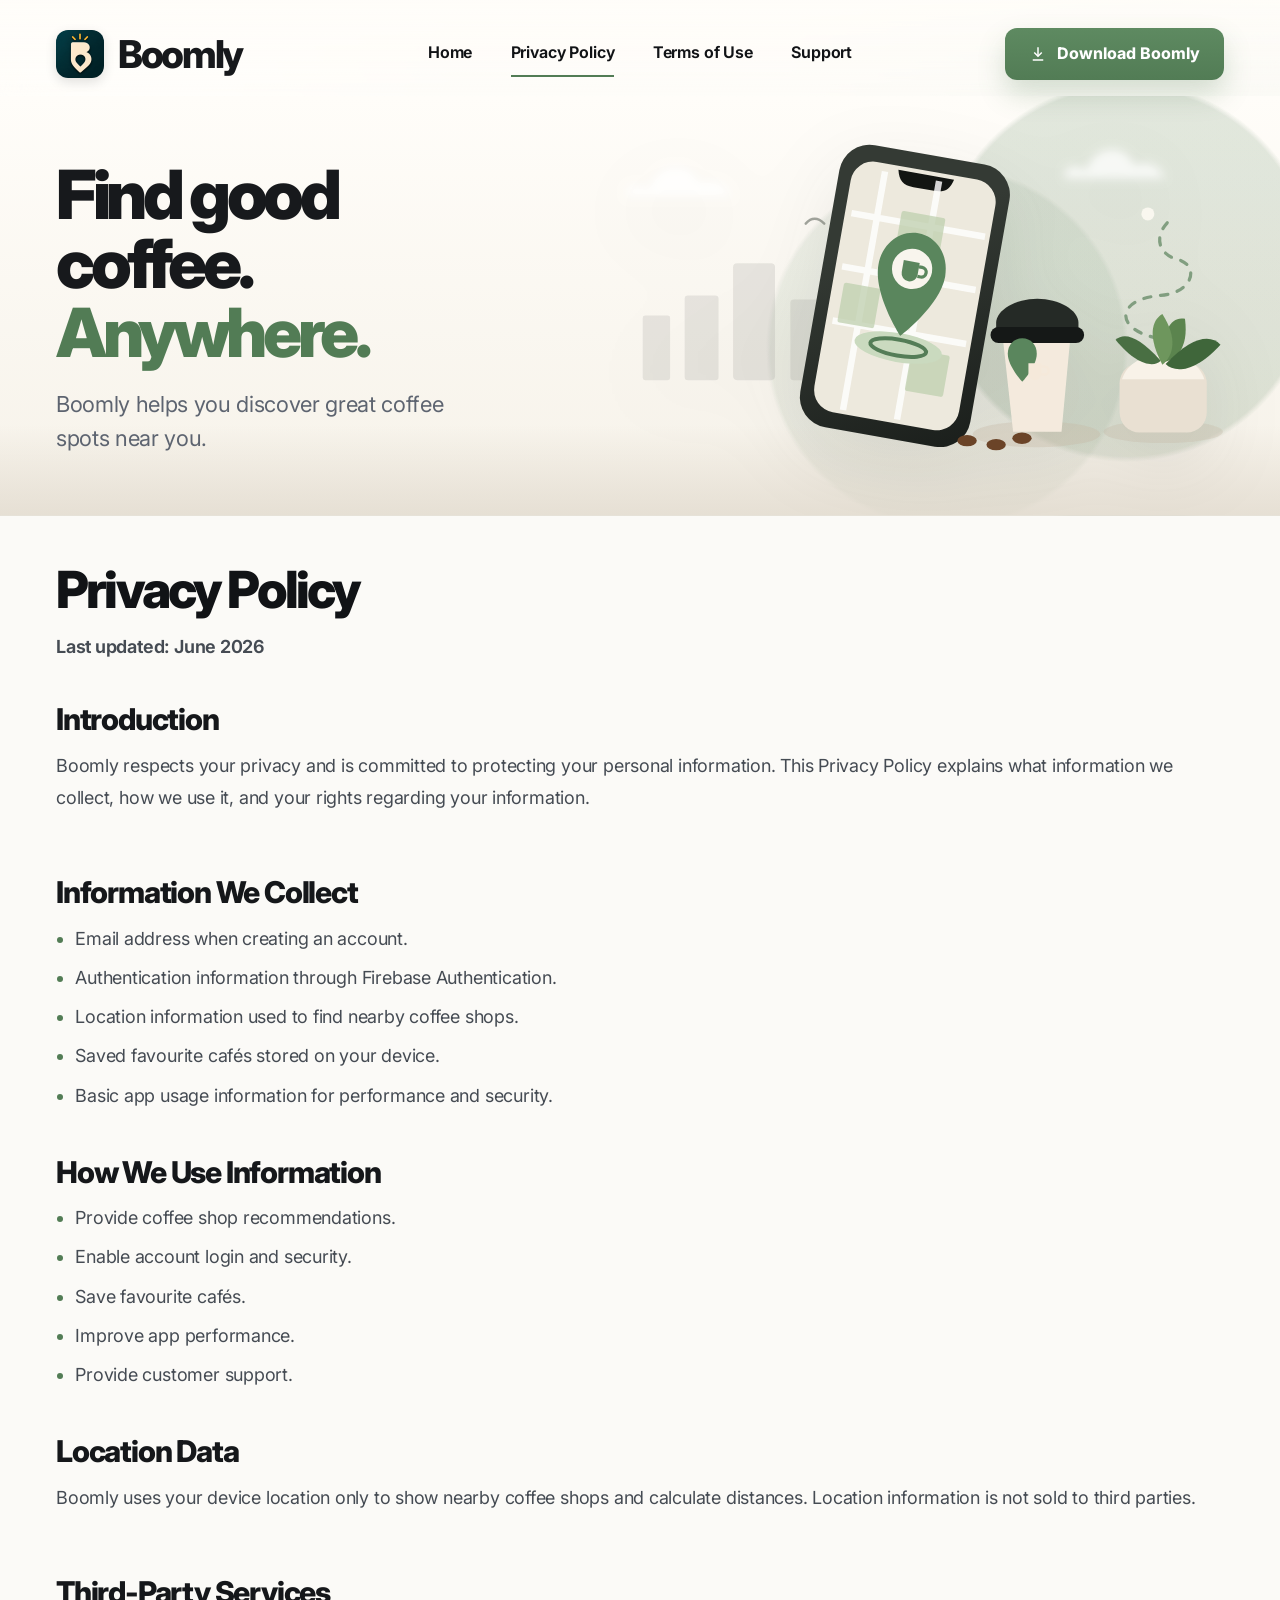
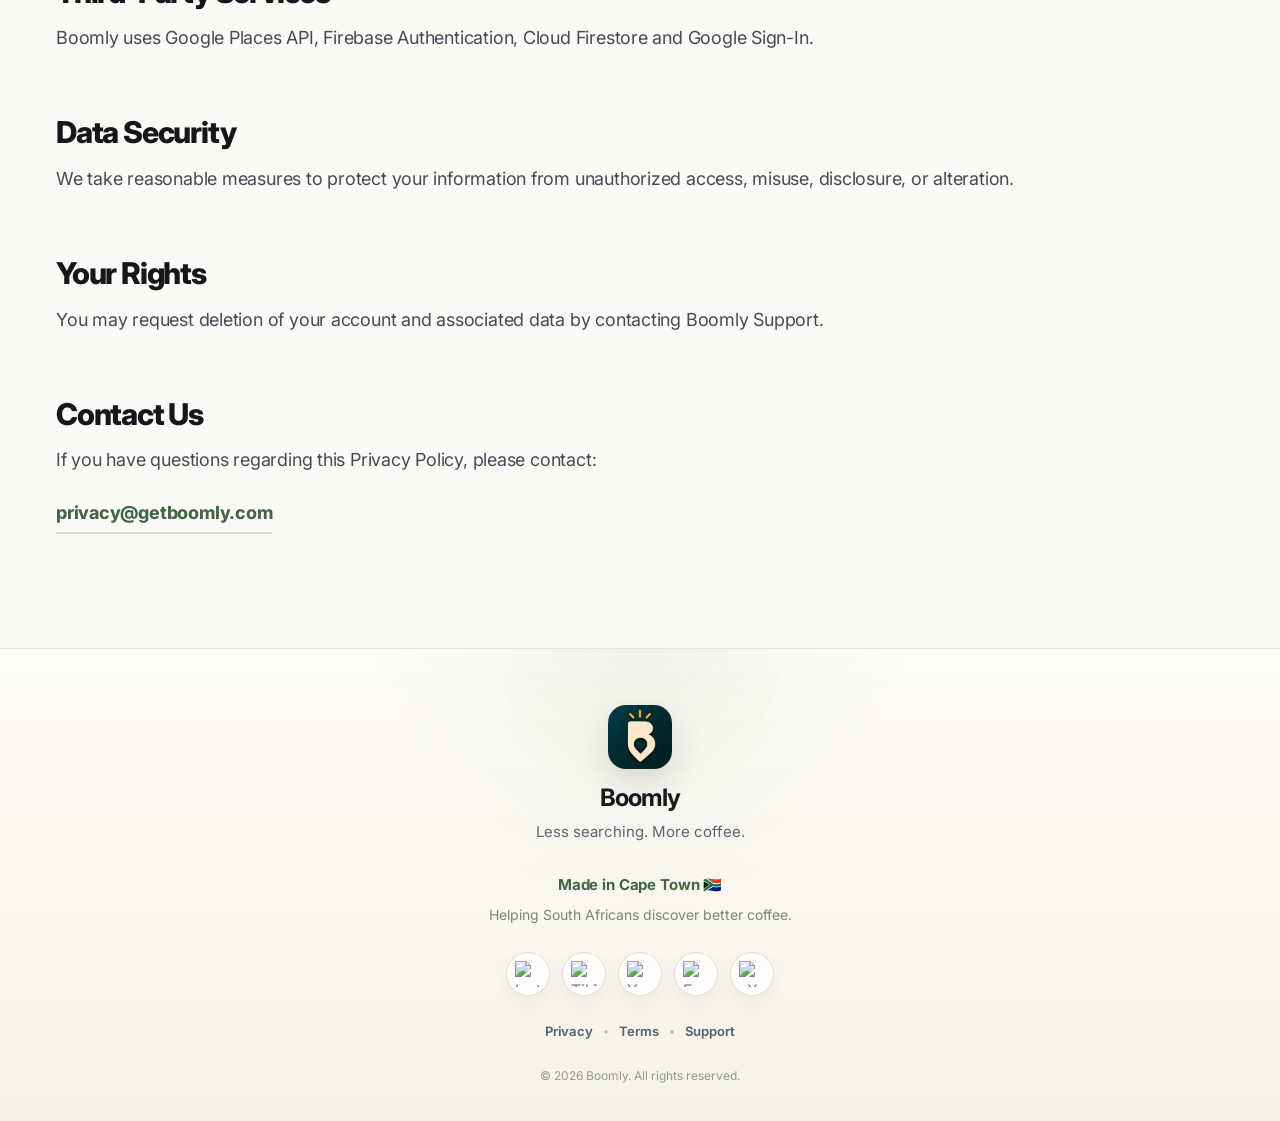
==== commit 561ff6e7: "Remove sidebar with links" ====
--- a/privacy.html
+++ b/privacy.html
@@ -339,40 +339,7 @@
         </div>
       </section>
       <main class="page-wrap">
-        <div class="content-layout">
-          <aside class="side-nav" aria-label="Page navigation">
-            <a href="/" class=""
-              ><svg viewBox="0 0 24 24" fill="none" stroke="currentColor">
-                <path
-                  d="M3 10.8 12 3l9 7.8v9.7a1 1 0 0 1-1 1h-5.2v-6.3H9.2v6.3H4a1 1 0 0 1-1-1v-9.7Z"
-                /></svg
-              ><span>Home</span></a
-            ><a href="/privacy" class="active"
-              ><svg viewBox="0 0 24 24" fill="none" stroke="currentColor">
-                <path
-                  d="M12 3.2 19 6v5.4c0 4.4-2.8 7.6-7 9.4-4.2-1.8-7-5-7-9.4V6l7-2.8Z"
-                />
-                <path d="m8.7 12 2.1 2.1 4.7-5" /></svg
-              ><span>Privacy Policy</span></a
-            ><a href="/terms_of_use" class=""
-              ><svg viewBox="0 0 24 24" fill="none" stroke="currentColor">
-                <path
-                  d="M7 3.5h7.2L19 8.4v12.1H7a2 2 0 0 1-2-2v-13a2 2 0 0 1 2-2Z"
-                />
-                <path d="M14 3.7V9h5" />
-                <path d="M8.5 13h7" />
-                <path d="M8.5 16.5h5" /></svg
-              ><span>Terms of Use</span></a
-            ><a href="/support" class=""
-              ><svg viewBox="0 0 24 24" fill="none" stroke="currentColor">
-                <path d="M12 21a9 9 0 1 0 0-18 9 9 0 0 0 0 18Z" />
-                <path
-                  d="M9.6 9.4a2.5 2.5 0 0 1 4.8.9c0 1.7-1.6 2.3-2.2 3.1-.3.4-.3.7-.3 1.1"
-                />
-                <path d="M12 17.4h.01" /></svg
-              ><span>Support</span></a
-            >
-          </aside>
+        <div class="content-layout content-layout-single">
           <article class="content-card">
             <h1>Privacy Policy</h1>
             <p class="last-updated">Last updated: June 2026</p>
--- a/styles.css
+++ b/styles.css
@@ -262,6 +262,22 @@
   align-items: start;
 }
 
+.content-layout-single {
+  grid-template-columns: minmax(0, 1fr);
+  gap: 0;
+}
+
+.content-layout-single .content-card {
+  width: 100%;
+  max-width: 100%;
+}
+
+.content-layout-single .home-card {
+  width: min(100%, 980px);
+  max-width: 980px;
+  margin: 0 auto;
+}
+
 .side-nav {
   position: sticky;
   top: 28px;
@@ -624,6 +640,9 @@
     grid-template-columns: 1fr;
     gap: 32px;
   }
+  .content-layout-single {
+    gap: 0;
+  }
 
   .side-nav {
     position: static;
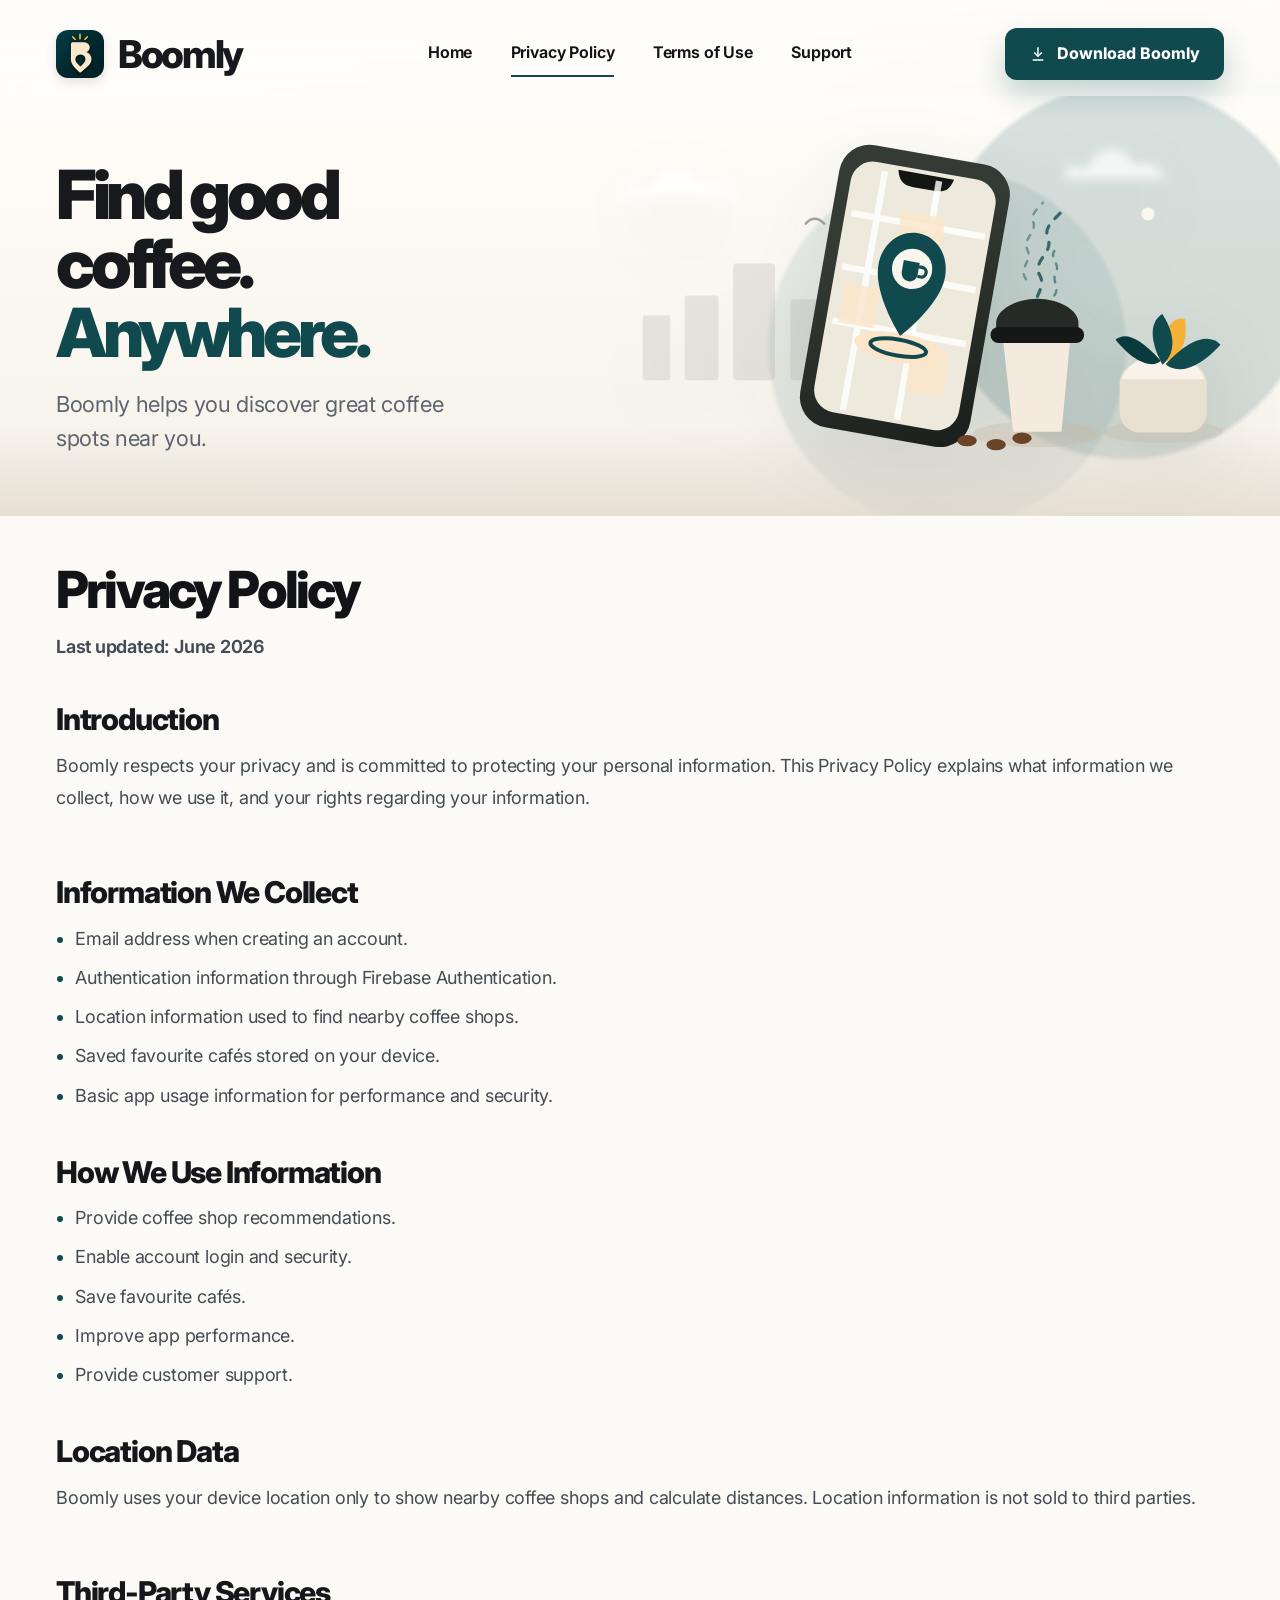
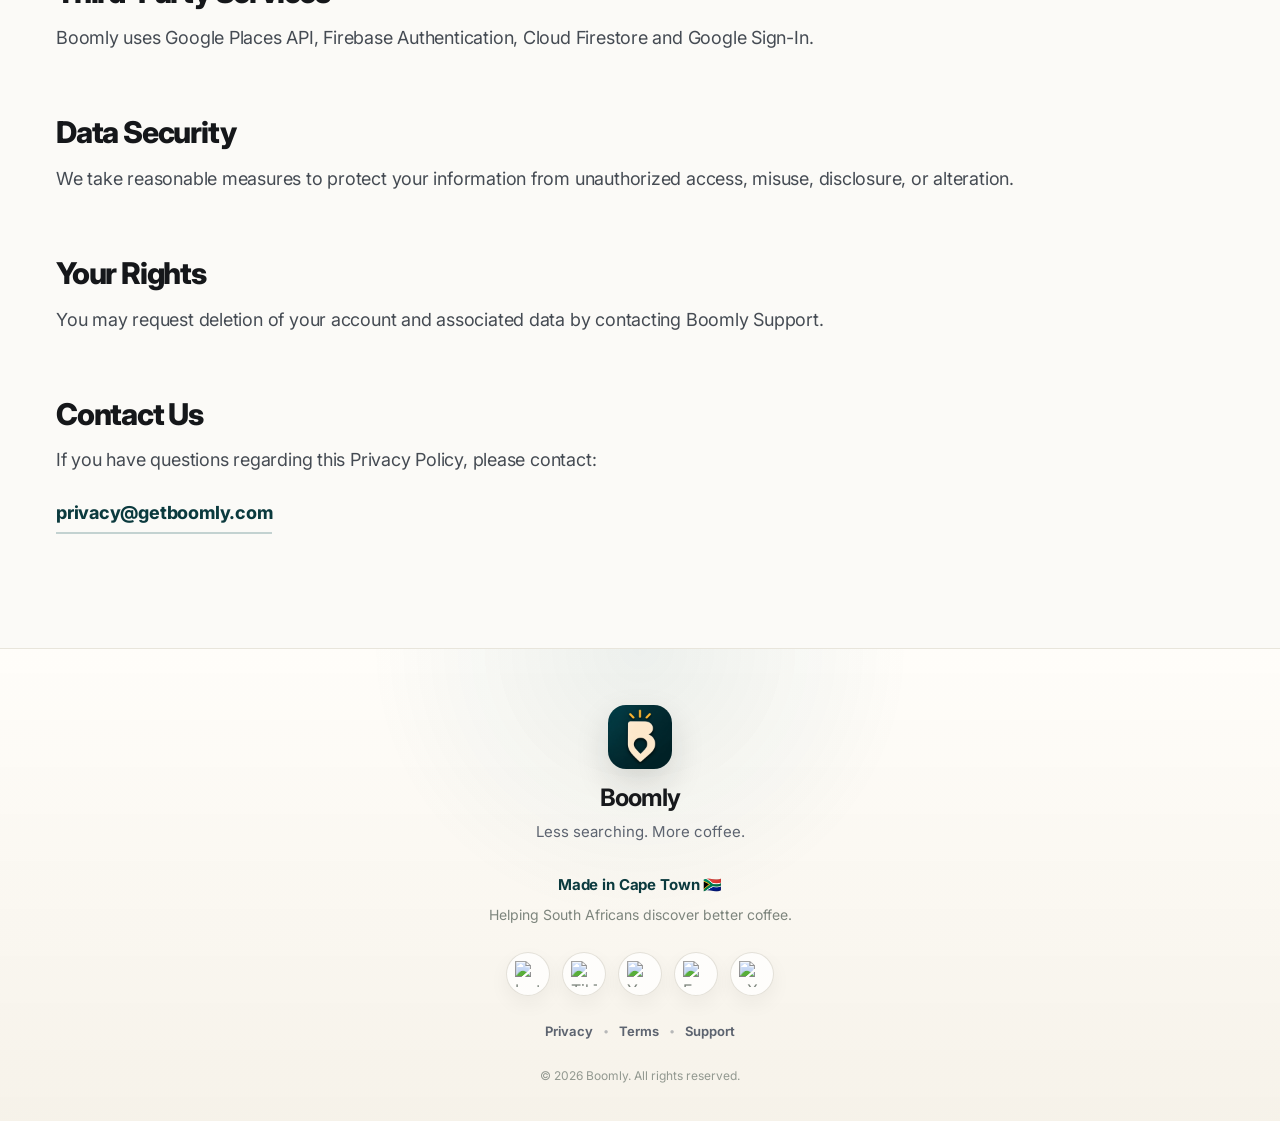
==== commit ccf87ae2: "Color theme update and global or shared Hero section" ====
--- a/privacy.html
+++ b/privacy.html
@@ -67,277 +67,6 @@
   </head>
   <body>
     <div class="site-shell">
-      <header class="site-header">
-        <nav class="navbar">
-          <a class="brand" href="/"
-            ><img
-              class="brand-logo"
-              src="images/icon-192.png"
-              alt="Boomly Logo"
-            /><span class="brand-mark" style="display: none"
-              ><svg
-                viewBox="0 0 64 78"
-                fill="none"
-                xmlns="http://www.w3.org/2000/svg"
-              >
-                <path
-                  d="M32 76C32 76 59 47.5 59 28.5C59 12.8 47.1 3 32 3C16.9 3 5 12.8 5 28.5C5 47.5 32 76 32 76Z"
-                  fill="#111316"
-                />
-                <path
-                  d="M32 62C32 62 49.5 42.7 49.5 29.6C49.5 18.5 42.2 11.8 32 11.8C21.8 11.8 14.5 18.5 14.5 29.6C14.5 42.7 32 62 32 62Z"
-                  fill="#FBFAF7"
-                />
-                <path
-                  d="M29.5 48.3C22.7 46.7 18.2 40.6 18.2 33.3C18.2 24.7 24.5 17.9 32.8 17.9C34.2 17.9 35.5 18.1 36.7 18.5C32.4 21.4 29.7 26.7 29.7 33C29.7 39.3 32.4 44.7 36.8 47.6C34.6 48.6 32.1 48.9 29.5 48.3Z"
-                  fill="#111316"
-                /></svg></span
-            ><span>Boomly</span></a
-          >
-          <div class="nav-links">
-            <a href="/" class="">Home</a
-            ><a href="/privacy" class="">Privacy Policy</a
-            ><a href="/terms_of_use" class="">Terms of Use</a
-            ><a href="/support" class="">Support</a>
-          </div>
-          <a
-            class="download-btn"
-            href="#"
-            id="downloadBoomlyBtn"
-            aria-label="Download Boomly"
-          >
-            <svg
-              width="18"
-              height="18"
-              viewBox="0 0 24 24"
-              fill="none"
-              stroke="currentColor"
-              stroke-width="2"
-            >
-              <path d="M12 3v12" />
-              <path d="m7 10 5 5 5-5" />
-              <path d="M5 20h14" />
-            </svg>
-            Download Boomly
-          </a>
-        </nav>
-      </header>
-      <section class="hero">
-        <div class="hero-inner">
-          <div class="hero-copy">
-            <h1>Find good coffee.<span class="accent">Anywhere.</span></h1>
-            <p>Boomly helps you discover great coffee spots near you.</p>
-          </div>
-          <div class="hero-art" aria-hidden="true">
-            <svg
-              viewBox="0 0 820 440"
-              role="img"
-              xmlns="http://www.w3.org/2000/svg"
-            >
-              <defs>
-                <linearGradient
-                  id="phone"
-                  x1="240"
-                  y1="35"
-                  x2="450"
-                  y2="390"
-                  gradientUnits="userSpaceOnUse"
-                >
-                  <stop stop-color="#343A34" />
-                  <stop offset="1" stop-color="#0F1210" />
-                </linearGradient>
-                <linearGradient
-                  id="cup"
-                  x1="535"
-                  y1="225"
-                  x2="645"
-                  y2="385"
-                  gradientUnits="userSpaceOnUse"
-                >
-                  <stop stop-color="#F4EADD" />
-                  <stop offset="1" stop-color="#D8C4AC" />
-                </linearGradient>
-                <filter id="blur" x="-20%" y="-20%" width="140%" height="140%">
-                  <feGaussianBlur stdDeviation="6" />
-                </filter>
-              </defs>
-              <g class="cloud" fill="#FFFFFF" filter="url(#blur)">
-                <path
-                  d="M82 83h128c-6-20-25-24-40-18-11-30-57-24-62 9-15-12-35-4-26 9Z"
-                />
-                <path
-                  d="M625 60h122c-7-20-26-22-38-16-10-30-52-25-59 6-16-11-34-2-25 10Z"
-                />
-              </g>
-              <g opacity=".22" fill="#9D9C95">
-                <rect x="100" y="230" width="34" height="80" rx="3" />
-                <rect x="152" y="205" width="42" height="105" rx="4" />
-                <rect x="212" y="165" width="52" height="145" rx="5" />
-                <rect x="283" y="210" width="38" height="100" rx="4" />
-                <rect x="335" y="190" width="44" height="120" rx="4" />
-              </g>
-              <path
-                class="bird"
-                d="M302 116c7-8 15-8 23 0M340 126c7-8 15-8 23 0"
-                stroke="#7D8279"
-                stroke-width="3"
-                fill="none"
-                stroke-linecap="round"
-              />
-              <path
-                class="route"
-                d="M750 115c-18 20-8 40 12 45 30 8 19 42-20 45-60 5-58 47 8 55"
-                stroke="#5E845F"
-                stroke-width="4"
-                stroke-dasharray="9 12"
-                fill="none"
-                stroke-linecap="round"
-              />
-              <g transform="translate(270 22) rotate(10 120 180)">
-                <rect
-                  x="48"
-                  y="0"
-                  width="214"
-                  height="355"
-                  rx="38"
-                  fill="url(#phone)"
-                />
-                <rect
-                  x="64"
-                  y="20"
-                  width="182"
-                  height="315"
-                  rx="28"
-                  fill="#EDE9DD"
-                />
-                <path
-                  d="M120 25h70c-3 13-9 18-22 18h-26c-13 0-19-5-22-18Z"
-                  fill="#121512"
-                />
-                <g stroke="#FFFFFF" stroke-width="8" opacity=".82">
-                  <path
-                    d="M72 88h168M72 155h168M72 223h168M104 30v300M172 30v300"
-                  />
-                </g>
-                <g fill="#BFD0AF" opacity=".75">
-                  <rect x="133" y="74" width="55" height="44" rx="3" />
-                  <rect x="78" y="174" width="46" height="50" rx="3" />
-                  <rect x="175" y="241" width="48" height="52" rx="3" />
-                </g>
-                <ellipse cx="158" cy="242" rx="55" ry="18" fill="#CADABF" />
-                <ellipse
-                  cx="158"
-                  cy="242"
-                  rx="35"
-                  ry="10"
-                  fill="none"
-                  stroke="#547D57"
-                  stroke-width="5"
-                />
-                <path
-                  d="M158 227s42-45 42-82c0-27-19-47-42-47s-42 20-42 47c0 37 42 82 42 82Z"
-                  fill="#5A865D"
-                />
-                <circle cx="158" cy="143" r="25" fill="#F8F5ED" />
-                <path
-                  d="M146 134h20v15a10 10 0 0 1-10 10 10 10 0 0 1-10-10v-15Z"
-                  fill="#5A865D"
-                />
-                <path
-                  d="M166 139h4a6 6 0 0 1 0 12h-4"
-                  fill="none"
-                  stroke="#5A865D"
-                  stroke-width="4"
-                />
-              </g>
-              <g transform="translate(525 198)">
-                <ellipse
-                  cx="63"
-                  cy="179"
-                  rx="79"
-                  ry="16"
-                  fill="#C5B7A4"
-                  opacity=".35"
-                />
-                <path d="M20 48h86l-12 128H34L20 48Z" fill="url(#cup)" />
-                <path
-                  d="M13 41c0-16 24-30 51-30s51 14 51 30v16H13V41Z"
-                  fill="#252A26"
-                />
-                <rect
-                  x="6"
-                  y="46"
-                  width="116"
-                  height="20"
-                  rx="10"
-                  fill="#151817"
-                />
-                <path
-                  d="M49 116s29-31 29-56c0-18-12-31-29-31S20 42 20 60c0 25 29 56 29 56Z"
-                  transform="translate(15 42) scale(.62)"
-                  fill="#5A865D"
-                />
-                <path
-                  d="M52 91h17v13a8 8 0 0 1-8 8 8 8 0 0 1-8-8V91Z"
-                  fill="#F5E9DA"
-                />
-                <path
-                  d="M69 95h4a5 5 0 0 1 0 10h-4"
-                  fill="none"
-                  stroke="#F5E9DA"
-                  stroke-width="3"
-                />
-              </g>
-              <g transform="translate(670 196)">
-                <ellipse
-                  cx="75"
-                  cy="178"
-                  rx="74"
-                  ry="14"
-                  fill="#C5B7A4"
-                  opacity=".32"
-                />
-                <rect
-                  x="21"
-                  y="93"
-                  width="108"
-                  height="86"
-                  rx="25"
-                  fill="#E9E0D2"
-                />
-                <path d="M24 113c6-20 25-30 51-30s45 10 51 30" fill="#F8F2E8" />
-                <path
-                  d="M72 90C45 60 27 54 16 64c25 31 47 35 56 26Z"
-                  fill="#496F43"
-                />
-                <path
-                  d="M75 92C72 52 86 34 102 38c5 38-12 51-27 54Z"
-                  fill="#5B844E"
-                />
-                <path
-                  d="M78 94c31-33 55-38 68-24-32 35-57 35-68 24Z"
-                  fill="#3F663A"
-                />
-                <path
-                  d="M74 95c-18-34-14-55 0-63 19 30 14 51 0 63Z"
-                  fill="#6E965D"
-                />
-              </g>
-              <g fill="#6B4428">
-                <ellipse cx="502" cy="385" rx="12" ry="7" />
-                <ellipse cx="538" cy="390" rx="12" ry="7" />
-                <ellipse cx="570" cy="382" rx="12" ry="7" />
-              </g>
-              <path
-                d="M744 64s27-7 35 16c8 23-25 47-35 59-10-12-43-36-35-59 8-23 35-16 35-16Z"
-                fill="#527C55"
-                transform="scale(.42) translate(1280 90)"
-              />
-              <circle cx="726" cy="104" r="8" fill="#F9F7EF" />
-            </svg>
-          </div>
-        </div>
-      </section>
       <main class="page-wrap">
         <div class="content-layout content-layout-single">
           <article class="content-card">
--- a/styles.css
+++ b/styles.css
@@ -6,9 +6,10 @@
   --text: #17191c;
   --muted: #5d6470;
   --muted-soft: #7d857d;
-  --green: #527c55;
-  --green-dark: #406643;
-  --green-soft: #eef4ed;
+  --green: #104a4e;
+  --green-dark: #0b3a3e;
+  --green-soft: #fbf0e2;
+  --accent: #f6b236;
   --border: #e9e6dd;
   --shadow-soft: 0 20px 60px rgba(22, 27, 25, 0.08);
   --shadow-card: 0 24px 70px rgba(22, 27, 25, 0.06);
@@ -42,7 +43,7 @@
   pointer-events: none;
   background:
     radial-gradient(circle at 12% 8%, rgba(255, 255, 255, 0.92), transparent 24%),
-    radial-gradient(circle at 92% 12%, rgba(82, 124, 85, 0.08), transparent 28%);
+    radial-gradient(circle at 92% 12%, rgba(20, 86, 90, 0.08), transparent 28%);
   z-index: -1;
 }
 
@@ -157,17 +158,17 @@
   min-height: 52px;
   padding: 0 24px;
   border-radius: 12px;
-  background: linear-gradient(180deg, #5e8a61, var(--green));
+  background: var(--green);
   color: #ffffff;
   font-weight: 760;
-  box-shadow: 0 14px 28px rgba(82, 124, 85, 0.24);
+  box-shadow: 0 14px 28px rgba(20, 86, 90, 0.24);
   transition: transform 0.2s ease, box-shadow 0.2s ease, background 0.2s ease;
 }
 
 .download-btn:hover {
   transform: translateY(-1px);
-  background: linear-gradient(180deg, #557f58, var(--green-dark));
-  box-shadow: 0 18px 34px rgba(82, 124, 85, 0.28);
+  background: linear-gradient(180deg, var(--green), var(--green-dark));
+  box-shadow: 0 18px 34px rgba(20, 86, 90, 0.28);
 }
 
 .hero {
@@ -175,8 +176,8 @@
   overflow: hidden;
   min-height: 360px;
   background:
-    radial-gradient(circle at 88% 42%, rgba(82, 124, 85, 0.17) 0 16%, transparent 16.5%),
-    radial-gradient(circle at 74% 60%, rgba(82, 124, 85, 0.09) 0 18%, transparent 18.5%),
+    radial-gradient(circle at 88% 42%, rgba(20, 86, 90, 0.17) 0 16%, transparent 16.5%),
+    radial-gradient(circle at 74% 60%, rgba(20, 86, 90, 0.09) 0 18%, transparent 18.5%),
     linear-gradient(180deg, #fffdf9 0%, #f6f2e9 100%);
   border-bottom: 1px solid rgba(226, 221, 211, 0.85);
 }
@@ -385,7 +386,7 @@
   margin: 0 0 18px;
 }
 
-.content-card section,
+.content-card section:not(.info-tile),
 .info-panel {
   padding: 0 0 4px;
 }
@@ -393,49 +394,72 @@
 .info-grid {
   display: grid;
   grid-template-columns: repeat(2, minmax(0, 1fr));
-  gap: 24px;
+  gap: 20px;
   margin-top: 34px;
 }
 
 .info-tile {
   position: relative;
-  min-height: 168px;
+  display: grid;
+  grid-template-columns: 48px minmax(0, 1fr);
+  align-items: start;
+  gap: 20px;
+  min-height: 0;
   padding: 28px;
-  border: 1px solid rgba(226, 223, 214, 0.9);
-  border-radius: 24px;
-  background: rgba(255, 255, 255, 0.82);
-  box-shadow: 0 14px 36px rgba(26, 30, 27, 0.045);
-  transition: transform 0.2s ease, box-shadow 0.2s ease;
+  border: 1px solid rgba(20, 86, 90, 0.12);
+  border-radius: 22px;
+  background:
+    linear-gradient(
+      145deg,
+      rgba(255, 255, 255, 0.98),
+      rgba(248, 247, 242, 0.96)
+    );
+  box-shadow: 0 14px 34px rgba(26, 30, 27, 0.055);
+  transition:
+    transform 0.2s ease,
+    box-shadow 0.2s ease,
+    border-color 0.2s ease;
 }
 
 .info-tile:hover {
-  transform: translateY(-3px);
-  box-shadow: 0 18px 42px rgba(26, 30, 27, 0.07);
+  transform: translateY(-2px);
+  border-color: rgba(20, 86, 90, 0.2);
+  box-shadow: 0 18px 42px rgba(26, 30, 27, 0.075);
 }
 
 .feature-icon {
-  width: 42px;
-  height: 42px;
-  margin-bottom: 16px;
+  width: 44px;
+  height: 44px;
   display: grid;
   place-items: center;
+  border: 1px solid rgba(20, 86, 90, 0.08);
   border-radius: 14px;
   background: var(--green-soft);
   color: var(--green-dark);
-  font-size: 21px;
+}
+
+.feature-icon svg {
+  width: 20px;
+  height: 20px;
+  display: block;
+}
+
+.feature-copy {
+  min-width: 0;
 }
 
 .info-tile h2 {
   margin: 0 0 8px;
-  font-size: 22px;
-  line-height: 1.2;
+  font-size: 24px;
+  line-height: 1.15;
+  letter-spacing: -0.035em;
 }
 
 .info-tile p {
   margin: 0;
-  font-size: 16.5px;
+  color: var(--muted);
+  font-size: 16px;
   line-height: 1.65;
-  color: var(--muted);
 }
 
 .inline-actions {
@@ -459,7 +483,7 @@
 .button {
   background: var(--green);
   color: #ffffff;
-  box-shadow: 0 14px 28px rgba(82, 124, 85, 0.2);
+  box-shadow: 0 14px 28px rgba(20, 86, 90, 0.2);
 }
 
 .secondary-link {
@@ -472,7 +496,7 @@
   padding: 3px 0;
   color: var(--green-dark);
   font-weight: 750;
-  border-bottom: 2px solid rgba(82, 124, 85, 0.24);
+  border-bottom: 2px solid rgba(20, 86, 90, 0.24);
 }
 
 .footer {
@@ -480,7 +504,7 @@
   color: var(--muted-soft);
   border-top: 1px solid rgba(226, 223, 214, 0.72);
   background:
-    radial-gradient(circle at 50% 0%, rgba(82, 124, 85, 0.08), transparent 34%),
+    radial-gradient(circle at 50% 0%, rgba(20, 86, 90, 0.08), transparent 34%),
     linear-gradient(180deg, rgba(255, 253, 249, 0.94), rgba(246, 242, 233, 0.98));
 }
 
@@ -564,7 +588,7 @@
 
 .footer-social a:hover {
   transform: translateY(-2px);
-  border-color: rgba(82, 124, 85, 0.36);
+  border-color: rgba(20, 86, 90, 0.36);
   background: #ffffff;
   box-shadow: 0 12px 26px rgba(22, 27, 25, 0.09);
 }
@@ -703,15 +727,36 @@
 
   .info-grid {
     grid-template-columns: 1fr;
+    gap: 16px;
+  }
+
+  .info-tile {
+    grid-template-columns: 44px minmax(0, 1fr);
+    gap: 16px;
+    padding: 22px;
+  }
+
+  .feature-icon {
+    width: 42px;
+    height: 42px;
+    border-radius: 13px;
+  }
+
+  .info-tile h2 {
+    font-size: 22px;
   }
 
   .content-card h1 {
-    font-size: 36px;
+    margin-bottom: 12px;
+    font-size: 32px;
+    line-height: 1.08;
+    letter-spacing: -0.045em;
   }
 
   .content-card p,
   .content-card li {
-    font-size: 16.5px;
+    font-size: 16px;
+    line-height: 1.65;
   }
 
   .footer {
@@ -754,62 +799,117 @@
 }
 
 .partner-section {
-  margin-top: 56px;
+  width: min(calc(100% - 48px), 980px);
+  margin: 18px auto 48px;
 }
 
 .partner-card {
-  display: flex;
-  align-items: center;
-  justify-content: space-between;
-  gap: 32px;
-  padding: 36px;
-  border: 1px solid rgba(226, 223, 214, 0.9);
-  border-radius: 28px;
-  background: linear-gradient(135deg, #ffffff, #f4f8f1);
-  box-shadow: 0 18px 48px rgba(26, 30, 27, 0.055);
+  position: relative;
+  display: grid;
+  grid-template-columns: auto minmax(0, 1fr) auto;
+  align-items: center;
+  gap: 36px;
+  padding: 24px 30px;
+  overflow: hidden;
+  border: 1px solid rgba(20, 86, 90, 0.18);
+  border-radius: 26px;
+  background:
+    radial-gradient(circle at 100% 0%, rgba(20, 86, 90, 0.13), transparent 34%),
+    linear-gradient(135deg, rgba(255, 255, 255, 0.98), rgba(244, 248, 241, 0.95));
+  box-shadow: 0 18px 44px rgba(26, 30, 27, 0.07);
+}
+
+.partner-card::after {
+  content: "";
+  position: absolute;
+  right: -46px;
+  bottom: -58px;
+  width: 170px;
+  height: 170px;
+  border: 1px solid rgba(20, 86, 90, 0.06);
+  border-radius: 50%;
+}
+
+.partner-icon {
+  position: relative;
+  z-index: 1;
+  width: 48px;
+  height: 48px;
+  display: grid;
+  place-items: center;
+  border-radius: 15px;
+  background: var(--green-soft);
+  color: var(--green-dark);
+  font-size: 21px;
+  box-shadow: inset 0 0 0 1px rgba(20, 86, 90, 0.1);
+}
+
+.partner-copy {
+  position: relative;
+  z-index: 1;
+  min-width: 0;
+}
+
+.partner-copy .eyebrow {
+  margin: 0 0 3px;
+  font-size: 13px;
+  text-transform: uppercase;
+  letter-spacing: 0.08em;
 }
 
 .partner-card h2 {
-  margin: 0 0 12px;
-  font-size: clamp(28px, 3vw, 38px);
-  line-height: 1.1;
-  letter-spacing: -0.045em;
+  margin: 0 0 8px;
+  font-size: clamp(24px, 2.6vw, 32px);
+  line-height: 1.12;
+  letter-spacing: -0.04em;
 }
 
 .partner-card p {
   margin: 0;
-  max-width: 600px;
+  max-width: 560px;
   color: var(--muted);
-  font-size: 17px;
-  line-height: 1.7;
+  font-size: 15.5px;
+  line-height: 1.65;
 }
 
 .partner-link {
+  position: relative;
+  z-index: 1;
   flex: 0 0 auto;
   display: inline-flex;
   align-items: center;
   justify-content: center;
-  min-height: 52px;
-  padding: 0 22px;
+  min-height: 44px;
+  padding: 0 18px;
   border-radius: 14px;
   background: var(--green);
   color: #ffffff;
+  font-size: 14px;
   font-weight: 760;
-  box-shadow: 0 14px 28px rgba(82, 124, 85, 0.22);
+  box-shadow: 0 12px 24px rgba(20, 86, 90, 0.2);
+  transition: transform 0.2s ease, box-shadow 0.2s ease, background 0.2s ease;
 }
 
 .partner-link:hover {
-  background: var(--green-dark);
+  transform: translateY(-1px);
+  background: linear-gradient(180deg, var(--green), var(--green-dark));
+  box-shadow: 0 16px 30px rgba(20, 86, 90, 0.25);
 }
 
 @media (max-width: 760px) {
+  .partner-section {
+    width: min(calc(100% - 40px), 980px);
+    margin-bottom: 38px;
+  }
+
   .partner-card {
-    flex-direction: column;
-    align-items: flex-start;
-    padding: 28px;
+    grid-template-columns: auto minmax(0, 1fr);
+    gap: 16px;
+    padding: 22px;
   }
 
   .partner-link {
+    grid-column: 1 / -1;
     width: 100%;
   }
 }
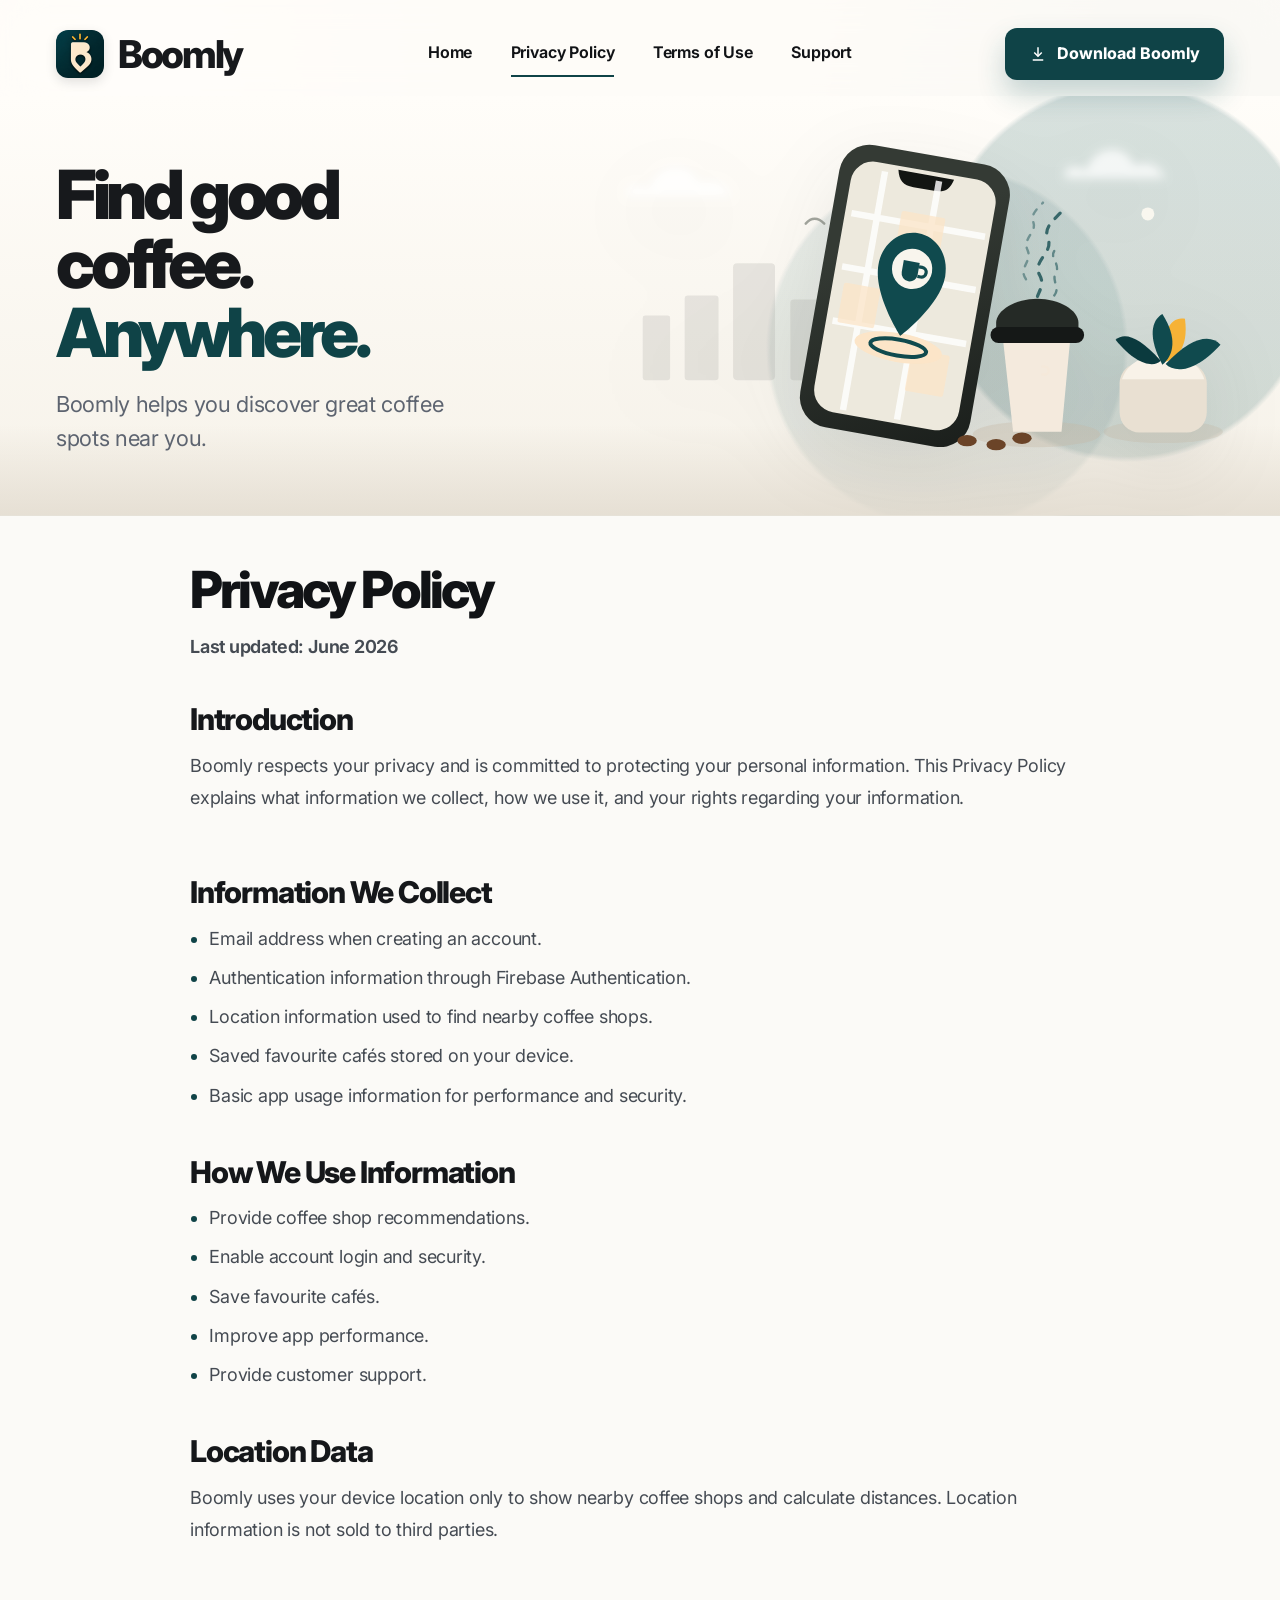
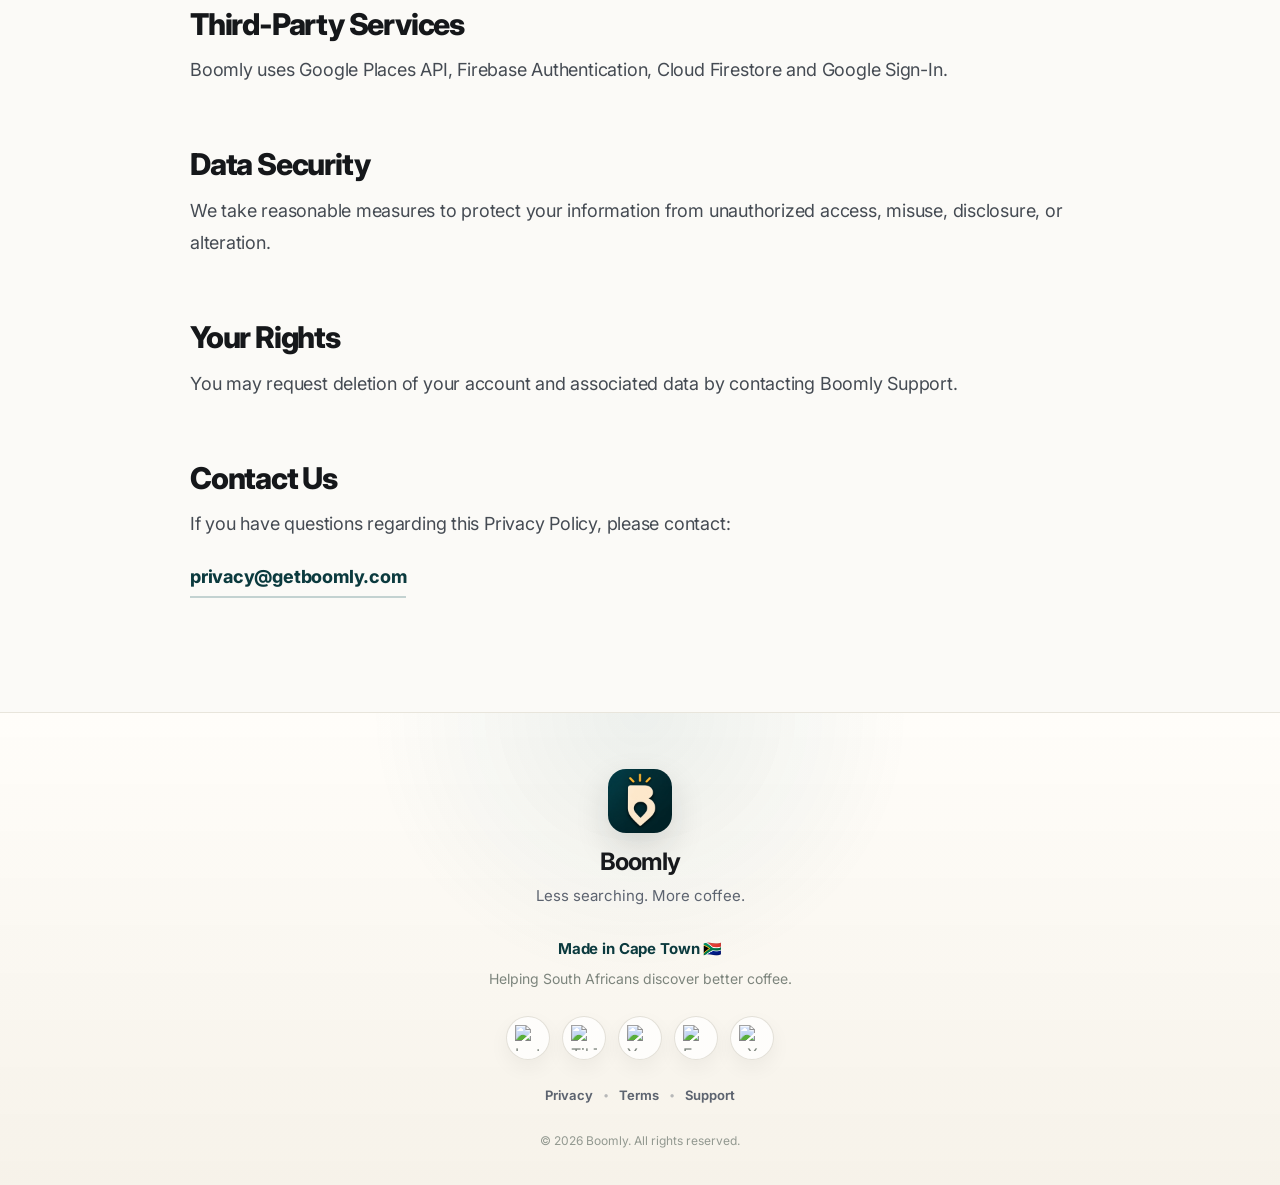
==== commit 0cb066b6: "Centralize download modal in global script" ====
--- a/privacy.html
+++ b/privacy.html
@@ -156,33 +156,6 @@
           </article>
         </div>
       </main>
-      <div class="store-modal" id="storeModal" aria-hidden="true">
-        <div class="store-modal-card">
-          <button class="store-modal-close" id="closeStoreModal">×</button>
-
-          <h2>Download Boomly</h2>
-          <p>Choose your app store.</p>
-
-          <div class="store-actions">
-            <a
-              class="store-btn"
-              href="https://play.google.com/store/apps/details?id=com.shukrie.boomlyapp"
-              onclick="gtag('event', 'download_android_click');"
-            >
-              Get it on Google Play
-            </a>
-
-            <a
-              class="store-btn"
-              href="YOUR_APP_STORE_LINK"
-              onclick="gtag('event', 'download_ios_click');"
-            >
-              Download on the App Store
-            </a>
-          </div>
-        </div>
-      </div>
-
       <footer class="footer" id="globalFooter"></footer>
     </div>
     <script src="/script.js"></script>
--- a/styles.css
+++ b/styles.css
@@ -6,7 +6,7 @@
   --text: #17191c;
   --muted: #5d6470;
   --muted-soft: #7d857d;
-  --green: #104a4e;
+  --green: #0F4347;
   --green-dark: #0b3a3e;
   --green-soft: #fbf0e2;
   --accent: #f6b236;
@@ -75,10 +75,22 @@
 }
 
 .site-header {
-  position: relative;
-  z-index: 10;
-  background: linear-gradient(180deg, rgba(255, 253, 249, 0.94), rgba(255, 253, 249, 0.72));
+  position: sticky;
+  top: 0;
+  z-index: 100;
+  background: rgba(255, 253, 249, 0.72);
   backdrop-filter: blur(20px);
+  -webkit-backdrop-filter: blur(20px);
+  transition:
+    background 0.25s ease,
+    box-shadow 0.25s ease,
+    border-color 0.25s ease;
+}
+
+.site-header.scrolled {
+  background: rgba(255, 253, 249, 0.94);
+  border-bottom: 1px solid rgba(20, 86, 90, 0.08);
+  box-shadow: 0 10px 28px rgba(22, 27, 25, 0.08);
 }
 
 .navbar {
@@ -89,6 +101,12 @@
   grid-template-columns: 1fr auto 1fr;
   align-items: center;
   gap: 28px;
+  transition: padding 0.25s ease;
+}
+
+.site-header.scrolled .navbar {
+  padding-top: 18px;
+  padding-bottom: 12px;
 }
 
 .brand {
@@ -158,16 +176,16 @@
   min-height: 52px;
   padding: 0 24px;
   border-radius: 12px;
-  background: var(--green);
+  background-color: var(--green);
   color: #ffffff;
   font-weight: 760;
   box-shadow: 0 14px 28px rgba(20, 86, 90, 0.24);
-  transition: transform 0.2s ease, box-shadow 0.2s ease, background 0.2s ease;
+  transition: transform 0.2s ease, box-shadow 0.2s ease, background-color 0.2s ease;
 }
 
 .download-btn:hover {
   transform: translateY(-1px);
-  background: linear-gradient(180deg, var(--green), var(--green-dark));
+  background-color: var(--green-dark);
   box-shadow: 0 18px 34px rgba(20, 86, 90, 0.28);
 }
 
@@ -269,8 +287,9 @@
 }
 
 .content-layout-single .content-card {
-  width: 100%;
-  max-width: 100%;
+  width: min(100%, 900px);
+  max-width: 900px;
+  margin: 0 auto;
 }
 
 .content-layout-single .home-card {
@@ -684,6 +703,20 @@
 }
 
 @media (max-width: 620px) {
+  .site-header {
+    position: relative;
+    top: auto;
+  }
+
+  .site-header.scrolled {
+    border-bottom: 0;
+    box-shadow: none;
+  }
+
+  .site-header.scrolled .navbar {
+    padding-top: 28px;
+    padding-bottom: 16px;
+  }
   .brand {
     font-size: 32px;
   }
@@ -781,6 +814,13 @@
 
   .footer-origin p {
     max-width: 280px;
+  }
+
+  .back-to-top {
+  right: 18px;
+  bottom: 18px;
+  width: 42px;
+  height: 42px;
   }
 }
 
@@ -882,17 +922,17 @@
   min-height: 44px;
   padding: 0 18px;
   border-radius: 14px;
-  background: var(--green);
+  background-color: var(--green);
   color: #ffffff;
   font-size: 14px;
   font-weight: 760;
   box-shadow: 0 12px 24px rgba(20, 86, 90, 0.2);
-  transition: transform 0.2s ease, box-shadow 0.2s ease, background 0.2s ease;
+  transition: transform 0.2s ease, box-shadow 0.2s ease, background-color 0.2s ease;
 }
 
 .partner-link:hover {
   transform: translateY(-1px);
-  background: linear-gradient(180deg, var(--green), var(--green-dark));
+  background-color: var(--green-dark);
   box-shadow: 0 16px 30px rgba(20, 86, 90, 0.25);
 }
 
@@ -912,6 +952,56 @@
     grid-column: 1 / -1;
     width: 100%;
   }
+}
+
+.back-to-top {
+  position: fixed;
+  right: 28px;
+  bottom: 28px;
+  z-index: 90;
+  width: 44px;
+  height: 44px;
+  display: grid;
+  place-items: center;
+  padding: 0;
+  border: 0;
+  border-radius: 50%;
+  background: var(--green);
+  color: #ffffff;
+  box-shadow: 0 14px 30px rgba(20, 86, 90, 0.24);
+  cursor: pointer;
+  opacity: 0;
+  visibility: hidden;
+  transform: translateY(10px);
+  transition:
+    opacity 0.2s ease,
+    visibility 0.2s ease,
+    transform 0.2s ease,
+    background 0.2s ease,
+    box-shadow 0.2s ease;
+}
+
+.back-to-top.visible {
+  opacity: 1;
+  visibility: visible;
+  transform: translateY(0);
+}
+
+.back-to-top:hover {
+  transform: translateY(-2px);
+  background: var(--green-dark);
+  box-shadow: 0 18px 36px rgba(20, 86, 90, 0.3);
+}
+
+.back-to-top:focus-visible {
+  outline: 3px solid rgba(246, 178, 54, 0.42);
+  outline-offset: 3px;
+}
+
+.back-to-top svg {
+  width: 20px;
+  height: 20px;
+  display: block;
 }
 
 .store-modal {
